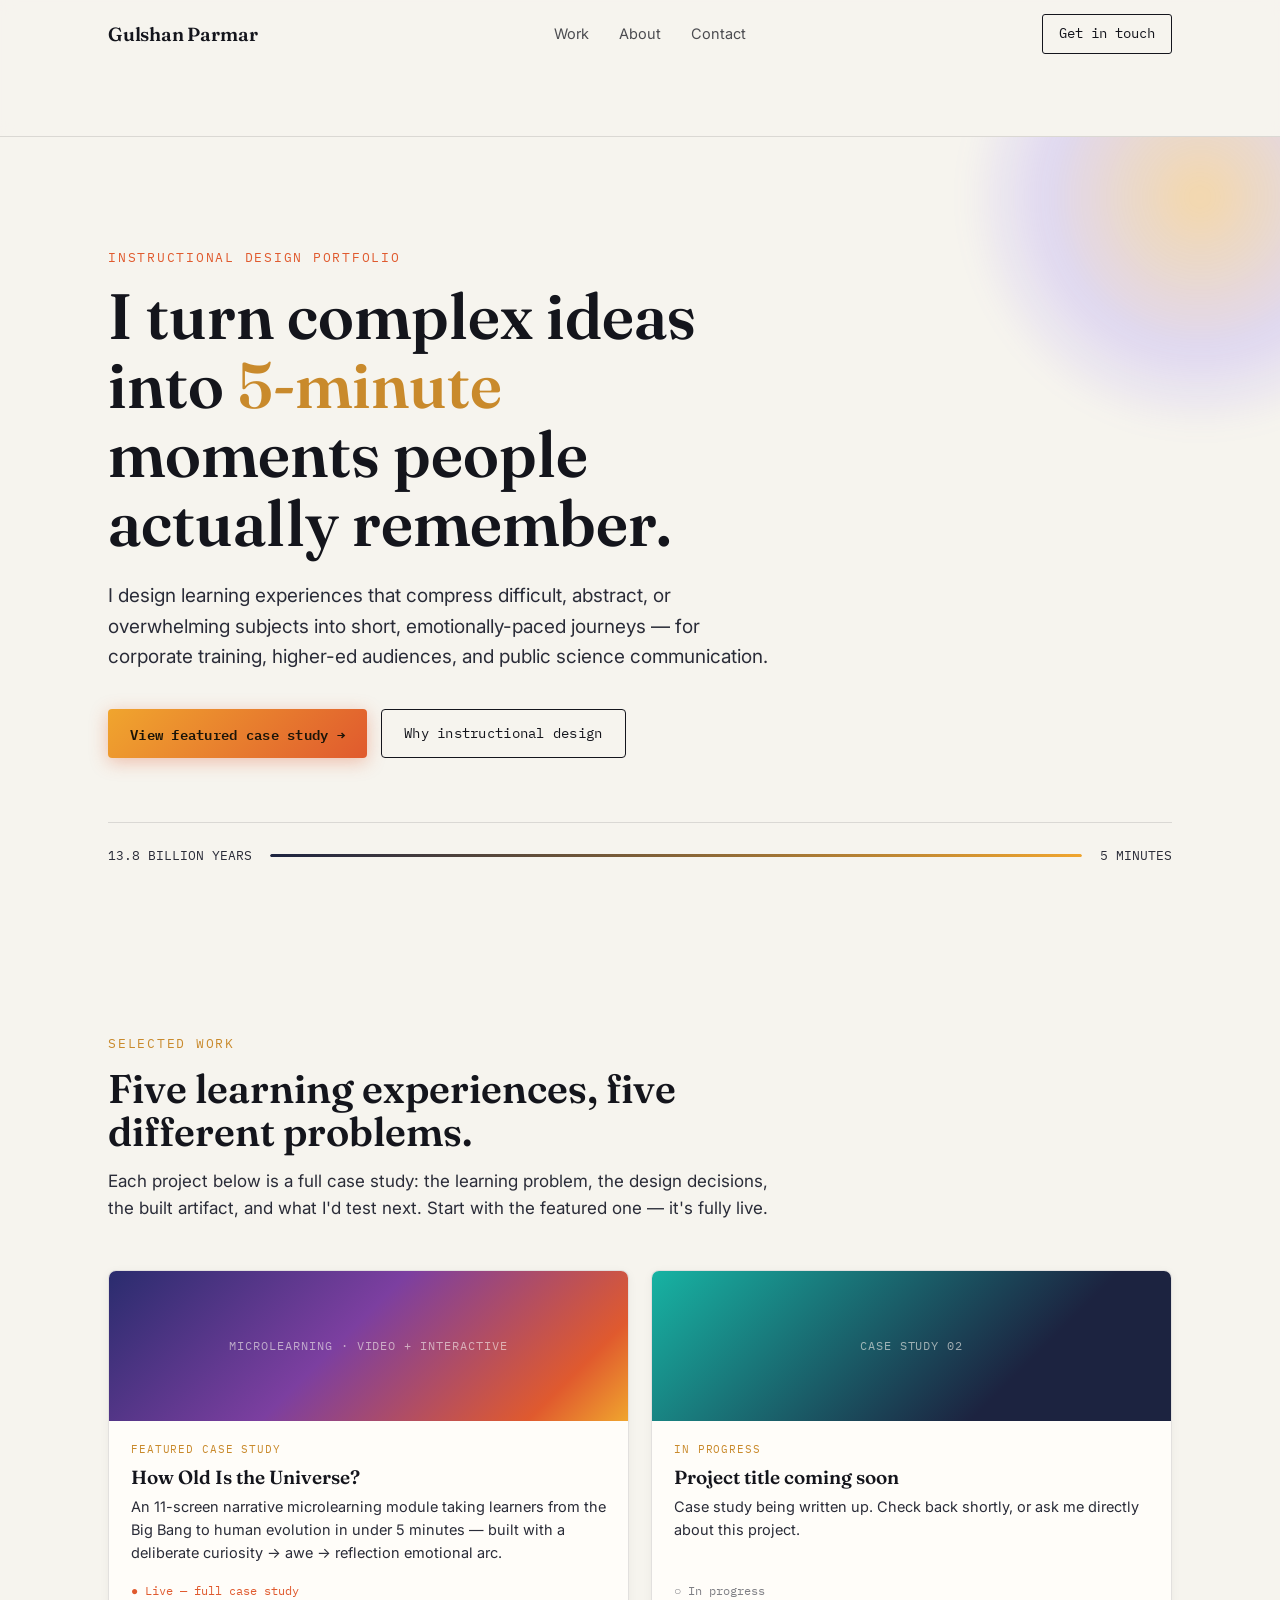
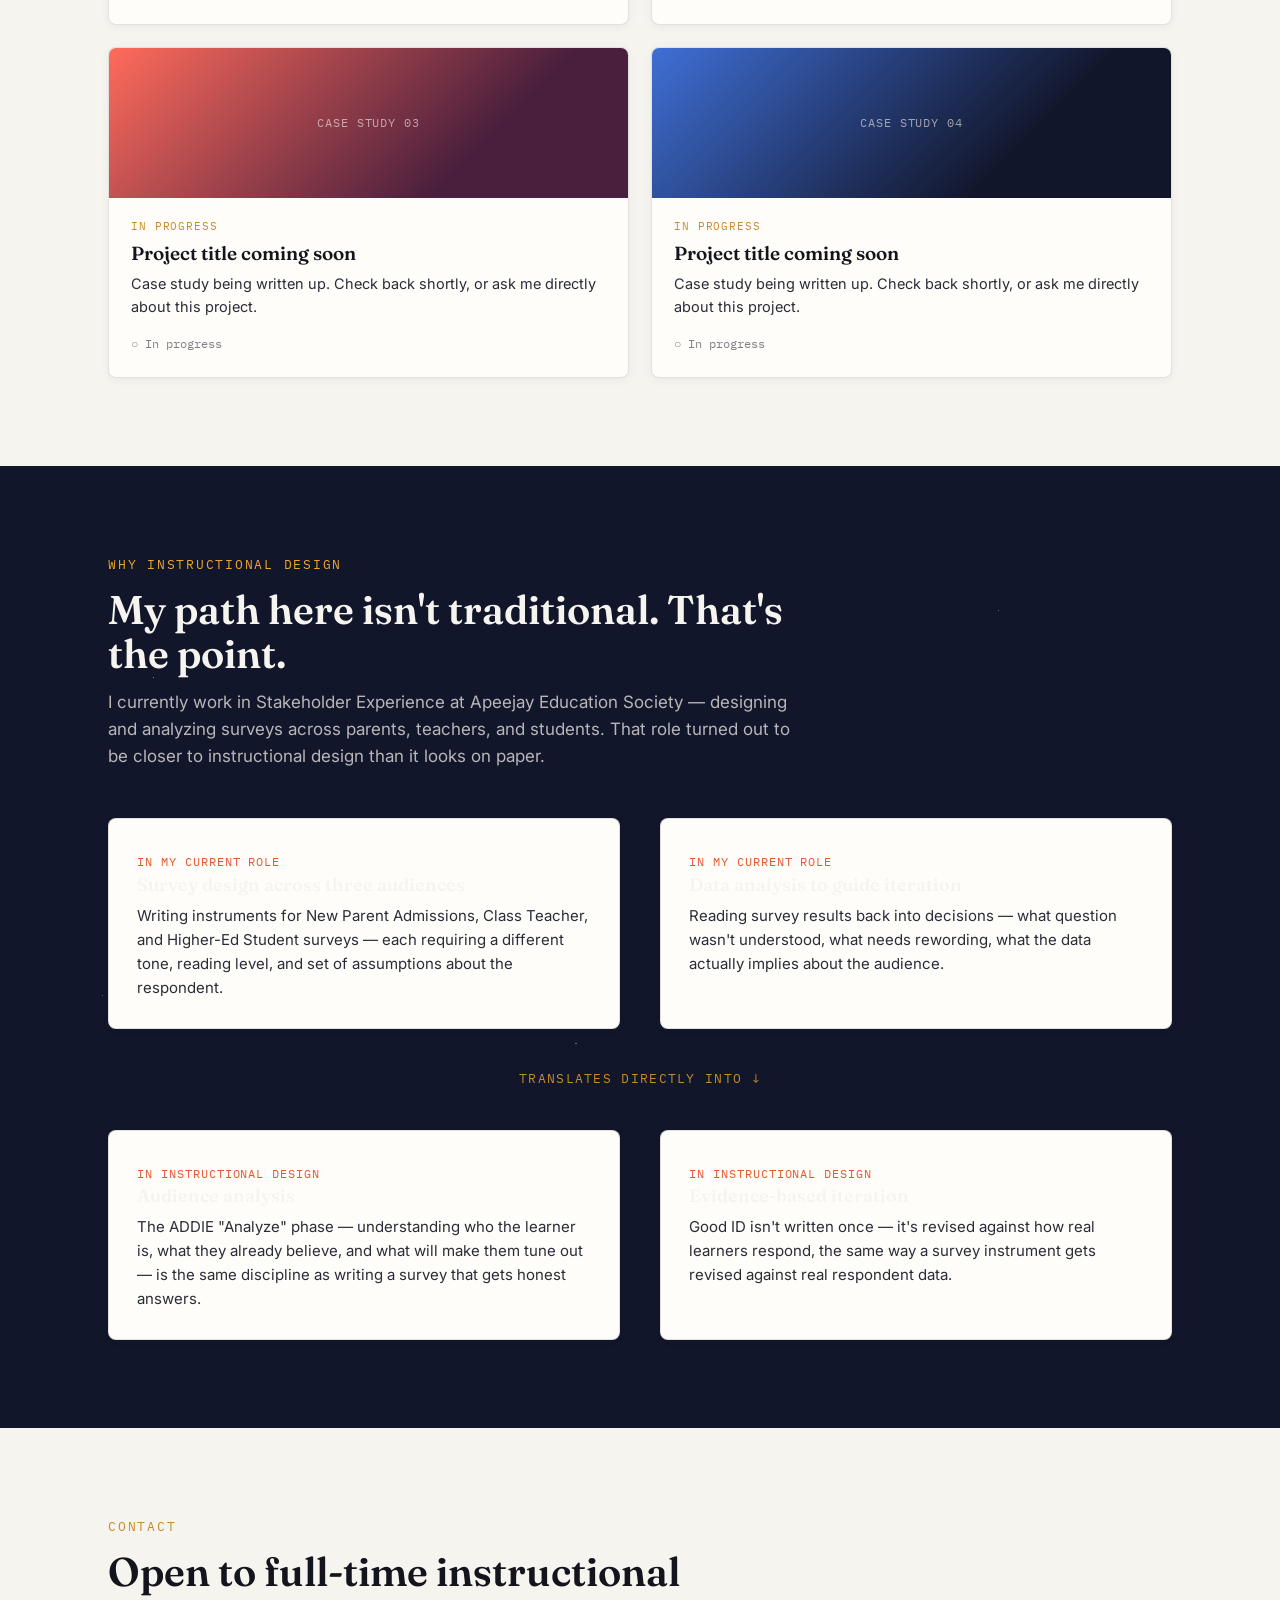
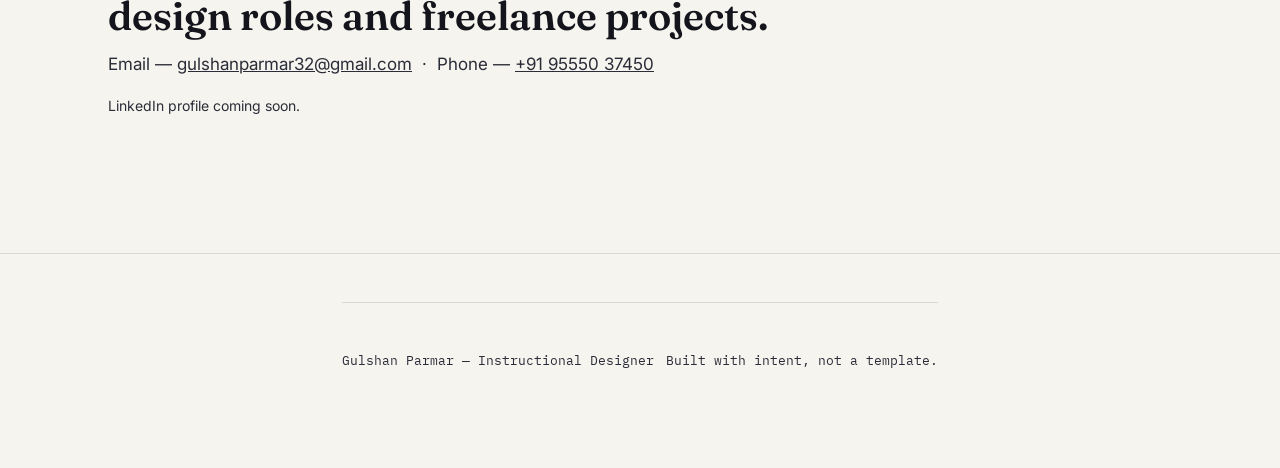
==== index.html @ 9fd71242 "Add files via upload" ====
<!DOCTYPE html>
<html lang="en">
<head>
<meta charset="UTF-8">
<meta name="viewport" content="width=device-width, initial-scale=1.0">
<title>Gulshan Parmar — Instructional Designer</title>
<link rel="icon" type="image/svg+xml" href="favicon.svg">
<meta property="og:title" content="Gulshan Parmar — Instructional Designer">
<meta property="og:description" content="Learning experiences that turn complex ideas into 5-minute moments people actually remember.">
<meta property="og:image" content="https://www.nasa.gov/wp-content/uploads/2023/03/pillars_of_creation.jpg">
<meta property="og:type" content="website">
<meta name="twitter:card" content="summary_large_image">
<link rel="preconnect" href="https://fonts.googleapis.com">
<link href="https://fonts.googleapis.com/css2?family=Fraunces:opsz,wght@9..144,500;9..144,600&family=Inter:wght@400;500;600&family=IBM+Plex+Mono:wght@400;500&display=swap" rel="stylesheet">
<link rel="stylesheet" href="style.css">
</head>
<body>

<nav class="nav">
  <div class="wrap">
    <a class="nav-mark" href="index.html">Gulshan Parmar</a>
    <ul class="nav-links">
      <li><a href="#work">Work</a></li>
      <li><a href="#about">About</a></li>
      <li><a href="#contact">Contact</a></li>
    </ul>
    <a class="nav-cta" href="#contact">Get in touch</a>
    <button class="nav-burger" id="navBurger" aria-label="Open menu"><span></span><span></span><span></span></button>
  </div>
  <div class="wrap">
    <div class="nav-mobile-panel" id="navMobilePanel">
      <a href="#work">Work</a>
      <a href="#about">About</a>
      <a href="#contact">Contact</a>
    </div>
  </div>
</nav>

<header class="hero reveal">
  <div class="wrap">
    <span class="eyebrow">Instructional Design Portfolio</span>
    <h1>I turn complex ideas into <em>5-minute</em> moments people actually remember.</h1>
    <p class="lede">
      I design learning experiences that compress difficult, abstract, or overwhelming subjects into
      short, emotionally-paced journeys — for corporate training, higher-ed audiences, and public
      science communication.
    </p>
    <div class="hero-actions">
      <a class="btn btn-solid" href="case-study-bigbang.html">View featured case study →</a>
      <a class="btn btn-ghost" href="#about">Why instructional design</a>
    </div>

    <div class="timebar">
      <div class="timebar-row">
        <span>13.8 BILLION YEARS</span>
        <div class="timebar-track"><div class="timebar-fill"></div></div>
        <span>5 MINUTES</span>
      </div>
    </div>
  </div>
</header>

<section class="section reveal" id="work">
  <div class="wrap">
    <div class="section-head">
      <span class="eyebrow">Selected Work</span>
      <h2>Five learning experiences, five different problems.</h2>
      <p>Each project below is a full case study: the learning problem, the design decisions, the built
      artifact, and what I'd test next. Start with the featured one — it's fully live.</p>
    </div>

    <div class="project-grid">
      <a class="project-card is-live" href="case-study-bigbang.html">
        <div class="project-thumb"><span>MICROLEARNING · VIDEO + INTERACTIVE</span></div>
        <div class="project-body">
          <span class="project-tag">Featured Case Study</span>
          <h3>How Old Is the Universe?</h3>
          <p>An 11-screen narrative microlearning module taking learners from the Big Bang to human
          evolution in under 5 minutes — built with a deliberate curiosity → awe → reflection emotional arc.</p>
          <span class="project-status">● Live — full case study</span>
        </div>
      </a>

      <a class="project-card" href="#" aria-disabled="true" onclick="return false;">
        <div class="project-thumb"><span>CASE STUDY 02</span></div>
        <div class="project-body">
          <span class="project-tag">In Progress</span>
          <h3>Project title coming soon</h3>
          <p>Case study being written up. Check back shortly, or ask me directly about this project.</p>
          <span class="project-status">○ In progress</span>
        </div>
      </a>

      <a class="project-card" href="#" aria-disabled="true" onclick="return false;">
        <div class="project-thumb"><span>CASE STUDY 03</span></div>
        <div class="project-body">
          <span class="project-tag">In Progress</span>
          <h3>Project title coming soon</h3>
          <p>Case study being written up. Check back shortly, or ask me directly about this project.</p>
          <span class="project-status">○ In progress</span>
        </div>
      </a>

      <a class="project-card" href="#" aria-disabled="true" onclick="return false;">
        <div class="project-thumb"><span>CASE STUDY 04</span></div>
        <div class="project-body">
          <span class="project-tag">In Progress</span>
          <h3>Project title coming soon</h3>
          <p>Case study being written up. Check back shortly, or ask me directly about this project.</p>
          <span class="project-status">○ In progress</span>
        </div>
      </a>
    </div>
  </div>
</section>

<section class="section section-dark reveal" id="about">
  <div class="wrap">
    <div class="section-head">
      <span class="eyebrow">Why Instructional Design</span>
      <h2>My path here isn't traditional. That's the point.</h2>
      <p>I currently work in Stakeholder Experience at Apeejay Education Society — designing and
      analyzing surveys across parents, teachers, and students. That role turned out to be closer to
      instructional design than it looks on paper.</p>
    </div>

    <div class="bridge-grid">
      <div class="bridge-card">
        <span class="from">In my current role</span>
        <h3>Survey design across three audiences</h3>
        <p>Writing instruments for New Parent Admissions, Class Teacher, and Higher-Ed Student surveys
        — each requiring a different tone, reading level, and set of assumptions about the respondent.</p>
      </div>
      <div class="bridge-card">
        <span class="from">In my current role</span>
        <h3>Data analysis to guide iteration</h3>
        <p>Reading survey results back into decisions — what question wasn't understood, what needs
        rewording, what the data actually implies about the audience.</p>
      </div>
      <div class="bridge-arrow">translates directly into ↓</div>
      <div class="bridge-card">
        <span class="from">In instructional design</span>
        <h3>Audience analysis</h3>
        <p>The ADDIE "Analyze" phase — understanding who the learner is, what they already believe, and
        what will make them tune out — is the same discipline as writing a survey that gets honest answers.</p>
      </div>
      <div class="bridge-card">
        <span class="from">In instructional design</span>
        <h3>Evidence-based iteration</h3>
        <p>Good ID isn't written once — it's revised against how real learners respond, the same way a
        survey instrument gets revised against real respondent data.</p>
      </div>
    </div>
  </div>
</section>

<section class="section reveal" id="contact">
  <div class="wrap">
    <div class="section-head">
      <span class="eyebrow">Contact</span>
      <h2>Open to full-time instructional design roles and freelance projects.</h2>
      <p>Email — <a href="mailto:gulshanparmar32@gmail.com">gulshanparmar32@gmail.com</a> &nbsp;·&nbsp;
      Phone — <a href="tel:+919555037450">+91 95550 37450</a></p>
      <p style="font-size:14px; color:var(--ink-soft); margin-top:8px;">LinkedIn profile coming soon.</p>
    </div>
  </div>
</section>

<footer class="footer">
  <div class="wrap footer">
    <span>Gulshan Parmar — Instructional Designer</span>
    <span>Built with intent, not a template.</span>
  </div>
</footer>

<script src="script.js"></script>
</body>
</html>
---- style.css ----
/* ============================================================
   DESIGN TOKENS
   Palette: Ink (near-black), Parchment (warm light), Sunfire (amber accent),
   Deep Space (indigo, dark sections)
   Signature motif: "Deep Time Compression" — a thin scale bar that
   literalizes turning 13.8 billion years into a 5-minute learning moment.
   ============================================================ */
:root {
  --ink: #14151c;
  --ink-soft: #2a2c38;
  --parchment: #f6f4ee;
  --parchment-dim: #ece8dd;
  --paper: #fffdf9;
  --space: #1c2340;
  --space-deep: #12162b;
  --sunfire: #f0a52e;
  --sunfire-dim: #c98a2c;
  --ember: #e05a2e;
  --coral: #ff6b5b;
  --violet: #7c5cff;
  --teal: #17b3a3;
  --line: rgba(20, 21, 28, 0.12);
  --line-dark: rgba(246, 244, 238, 0.16);

  --display: "Fraunces", "Cambria", Georgia, serif;
  --body: "Inter", "Calibri", Arial, sans-serif;
  --mono: "IBM Plex Mono", "Courier New", monospace;

  --max: 1120px;
}

@media (prefers-reduced-motion: reduce) {
  * { animation-duration: 0.001ms !important; animation-iteration-count: 1 !important; transition-duration: 0.001ms !important; }
}

* { box-sizing: border-box; }
html { scroll-behavior: smooth; }
body {
  margin: 0;
  background: var(--parchment);
  color: var(--ink);
  font-family: var(--body);
  font-size: 17px;
  line-height: 1.6;
  -webkit-font-smoothing: antialiased;
}

img, video { max-width: 100%; display: block; }

a { color: inherit; }

.wrap {
  max-width: var(--max);
  margin: 0 auto;
  padding: 0 28px;
}

h1, h2, h3 {
  font-family: var(--display);
  font-weight: 600;
  line-height: 1.08;
  margin: 0;
}

.eyebrow {
  font-family: var(--mono);
  font-size: 12.5px;
  letter-spacing: 0.14em;
  text-transform: uppercase;
  color: var(--sunfire-dim);
  display: block;
  margin-bottom: 14px;
}

:focus-visible {
  outline: 2.5px solid var(--sunfire);
  outline-offset: 3px;
}

/* ---------- NAV ---------- */
.nav {
  position: sticky;
  top: 0;
  z-index: 40;
  background: rgba(246, 244, 238, 0.92);
  backdrop-filter: blur(8px);
  border-bottom: 1px solid var(--line);
}
.nav .wrap {
  display: flex;
  align-items: center;
  justify-content: space-between;
  height: 68px;
}
.nav-mark {
  font-family: var(--display);
  font-weight: 600;
  font-size: 19px;
  text-decoration: none;
  letter-spacing: -0.01em;
}
.nav-links {
  display: flex;
  gap: 30px;
  list-style: none;
  margin: 0;
  padding: 0;
  font-size: 14.5px;
}
.nav-links a { text-decoration: none; opacity: 0.75; }
.nav-links a:hover { opacity: 1; }
.nav-cta {
  border: 1.5px solid var(--ink);
  padding: 8px 16px;
  border-radius: 3px;
  font-size: 13.5px;
  text-decoration: none;
  font-family: var(--mono);
}
.nav-burger {
  display: none;
  flex-direction: column;
  gap: 4px;
  background: none;
  border: none;
  cursor: pointer;
  padding: 8px;
}
.nav-burger span { width: 20px; height: 2px; background: var(--ink); border-radius: 2px; }
.nav-mobile-panel {
  display: none;
  flex-direction: column;
  gap: 2px;
  padding: 10px 0 18px;
  border-bottom: 1px solid var(--line);
}
.nav-mobile-panel.open { display: flex; }
.nav-mobile-panel a {
  padding: 12px 4px;
  text-decoration: none;
  color: var(--ink);
  font-size: 15px;
  border-bottom: 1px solid var(--line);
}
.nav-mobile-panel a:last-child { border-bottom: none; }

@media (max-width: 860px) {
  .nav-links, .nav-cta { display: none; }
  .nav-burger { display: flex; }
}

/* ---------- BUTTONS ---------- */
.btn {
  display: inline-flex;
  align-items: center;
  gap: 8px;
  font-family: var(--mono);
  font-size: 13.5px;
  letter-spacing: 0.02em;
  text-decoration: none;
  padding: 13px 22px;
  border-radius: 4px;
  border: 1.5px solid currentColor;
  transition: transform 0.15s ease, box-shadow 0.15s ease, background 0.15s ease;
}
.btn:hover { transform: translateY(-1px); }
.btn-solid {
  background: linear-gradient(135deg, var(--sunfire) 0%, var(--ember) 100%);
  color: #1a1408;
  border: none;
  font-weight: 600;
  box-shadow: 0 4px 18px rgba(224,90,46,0.35);
}
.btn-solid:hover { box-shadow: 0 6px 26px rgba(224,90,46,0.5); transform: translateY(-2px); }
.btn-ghost { color: var(--ink); }
.btn-ghost:hover { background: rgba(20,21,28,0.04); }

/* ---------- HERO ---------- */
.hero {
  padding: 110px 0 80px;
  position: relative;
  overflow: hidden;
}
.hero::before {
  content: "";
  position: absolute;
  top: -180px;
  right: -160px;
  width: 480px;
  height: 480px;
  background: radial-gradient(circle, rgba(240,165,46,0.35) 0%, rgba(124,92,255,0.18) 45%, transparent 70%);
  border-radius: 50%;
  filter: blur(10px);
  pointer-events: none;
  z-index: 0;
}
.hero .wrap { position: relative; z-index: 1; }
.hero .eyebrow { color: var(--ember); }
.hero h1 {
  font-size: clamp(38px, 6vw, 64px);
  max-width: 15ch;
}
.hero h1 em {
  font-style: normal;
  color: var(--sunfire-dim);
}
.hero p.lede {
  max-width: 56ch;
  font-size: 19px;
  color: var(--ink-soft);
  margin: 24px 0 36px;
}
.hero-actions { display: flex; gap: 14px; flex-wrap: wrap; }

/* ---------- DEEP TIME BAR (signature element) ---------- */
.timebar {
  margin-top: 64px;
  border-top: 1px solid var(--line);
  padding-top: 22px;
}
.timebar-row {
  display: flex;
  align-items: center;
  gap: 18px;
  font-family: var(--mono);
  font-size: 12.5px;
  color: var(--ink-soft);
}
.timebar-track {
  flex: 1;
  height: 3px;
  background: var(--parchment-dim);
  position: relative;
  border-radius: 2px;
  overflow: hidden;
}
.timebar-fill {
  position: absolute;
  inset: 0;
  width: 0%;
  background: linear-gradient(90deg, var(--space), var(--sunfire));
  border-radius: 2px;
  animation: fillbar 1.8s ease-out 0.3s forwards;
}
@keyframes fillbar { to { width: 100%; } }

/* ---------- SECTION shells ---------- */
.section { padding: 88px 0; }
.section-dark {
  background: var(--space-deep);
  color: var(--parchment);
  position: relative;
  overflow: hidden;
  background-image:
    radial-gradient(1px 1px at 12% 22%, rgba(255,255,255,0.5) 50%, transparent 50%),
    radial-gradient(1px 1px at 78% 15%, rgba(255,255,255,0.35) 50%, transparent 50%),
    radial-gradient(1.5px 1.5px at 45% 60%, rgba(255,255,255,0.4) 50%, transparent 50%),
    radial-gradient(1px 1px at 88% 72%, rgba(255,255,255,0.3) 50%, transparent 50%),
    radial-gradient(1px 1px at 25% 85%, rgba(255,255,255,0.35) 50%, transparent 50%),
    radial-gradient(1.5px 1.5px at 62% 38%, rgba(255,255,255,0.25) 50%, transparent 50%),
    radial-gradient(1px 1px at 8% 55%, rgba(255,255,255,0.3) 50%, transparent 50%),
    radial-gradient(1px 1px at 95% 40%, rgba(255,255,255,0.25) 50%, transparent 50%);
  background-size: 100% 100%;
}
.section-dark .wrap { position: relative; z-index: 1; }
.section-dark .eyebrow { color: var(--sunfire); }
.section-tight { padding: 64px 0; }
.section-head { max-width: 62ch; margin-bottom: 48px; }
.section-head h2 { font-size: clamp(28px, 3.6vw, 40px); }
.section-head p { color: var(--ink-soft); margin-top: 14px; font-size: 17px; }
.section-dark .section-head p { color: rgba(246,244,238,0.72); }

/* scroll reveal */
.reveal {
  opacity: 0;
  transform: translateY(22px);
  transition: opacity 0.7s ease, transform 0.7s ease;
}
.reveal.revealed { opacity: 1; transform: translateY(0); }
@media (prefers-reduced-motion: reduce) {
  .reveal { opacity: 1; transform: none; transition: none; }
}

/* ---------- ABOUT / BRIDGE ---------- */
.bridge-grid {
  display: grid;
  grid-template-columns: 1fr 1fr;
  gap: 40px;
}
.bridge-card {
  background: var(--paper);
  border: 1px solid var(--line);
  border-radius: 8px;
  padding: 28px;
  box-shadow: 0 2px 10px rgba(20,21,28,0.04);
  transition: box-shadow 0.2s ease, transform 0.2s ease;
}
.bridge-card:hover { box-shadow: 0 10px 26px rgba(20,21,28,0.08); transform: translateY(-2px); }
.bridge-card h3 { font-size: 18px; margin-bottom: 10px; }
.bridge-card .from { font-family: var(--mono); font-size: 12px; color: var(--ember); text-transform: uppercase; letter-spacing: 0.08em; }
.bridge-card p { font-size: 15px; color: var(--ink-soft); margin: 10px 0 0; }
.bridge-arrow {
  grid-column: span 2;
  text-align: center;
  font-family: var(--mono);
  font-size: 13px;
  color: var(--sunfire-dim);
  letter-spacing: 0.1em;
  text-transform: uppercase;
}

/* ---------- PROJECT GRID ---------- */
.project-grid {
  display: grid;
  grid-template-columns: repeat(2, 1fr);
  gap: 22px;
}
.project-card {
  background: var(--paper);
  border: 1px solid var(--line);
  border-radius: 8px;
  overflow: hidden;
  text-decoration: none;
  color: var(--ink);
  display: flex;
  flex-direction: column;
  box-shadow: 0 2px 10px rgba(20,21,28,0.05);
  transition: box-shadow 0.25s ease, transform 0.25s ease;
}
.project-card.is-live:hover { transform: translateY(-4px); box-shadow: 0 18px 38px rgba(20,21,28,0.14); }
.project-thumb {
  height: 150px;
  background: linear-gradient(135deg, var(--violet) 0%, var(--space) 60%, var(--space-deep) 100%);
  position: relative;
  display: flex;
  align-items: center;
  justify-content: center;
}
.project-thumb span {
  font-family: var(--mono);
  color: rgba(246,244,238,0.6);
  font-size: 12px;
  letter-spacing: 0.08em;
}
.project-card.is-live .project-thumb { background: linear-gradient(135deg, #2a2c6e 0%, #7c3fa0 45%, var(--ember) 85%, var(--sunfire) 100%); }
.project-card:nth-of-type(2) .project-thumb { background: linear-gradient(135deg, var(--teal) 0%, var(--space) 70%); }
.project-card:nth-of-type(3) .project-thumb { background: linear-gradient(135deg, var(--coral) 0%, #4a1f3d 70%); }
.project-card:nth-of-type(4) .project-thumb { background: linear-gradient(135deg, #3f6fd6 0%, var(--space-deep) 70%); }
.project-body { padding: 20px 22px 24px; flex: 1; display: flex; flex-direction: column; }
.project-tag {
  font-family: var(--mono);
  font-size: 11px;
  letter-spacing: 0.08em;
  text-transform: uppercase;
  color: var(--sunfire-dim);
  margin-bottom: 8px;
}
.project-card h3 { font-size: 19px; margin-bottom: 8px; }
.project-card p { font-size: 14.5px; color: var(--ink-soft); margin: 0; flex: 1; }
.project-status {
  margin-top: 16px;
  font-family: var(--mono);
  font-size: 12px;
  color: var(--ink-soft);
  opacity: 0.6;
}
.project-card.is-live .project-status { color: var(--ember); opacity: 1; }

/* ---------- FOOTER ---------- */
.footer {
  padding: 48px 0;
  border-top: 1px solid var(--line);
  font-family: var(--mono);
  font-size: 13px;
  color: var(--ink-soft);
  display: flex;
  justify-content: space-between;
  flex-wrap: wrap;
  gap: 12px;
}

/* ---------- CASE STUDY SPECIFIC ---------- */
.cs-hero {
  background: var(--space-deep);
  color: var(--parchment);
  padding: 64px 0 56px;
}
.cs-hero .eyebrow { color: var(--sunfire); }
.cs-hero h1 { font-size: clamp(32px, 5vw, 50px); max-width: 20ch; color: var(--parchment); }
.cs-meta {
  margin-top: 34px;
  display: grid;
  grid-template-columns: repeat(4, 1fr);
  gap: 20px;
  border-top: 1px solid var(--line-dark);
  padding-top: 24px;
}
.cs-meta dt { font-family: var(--mono); font-size: 11px; text-transform: uppercase; letter-spacing: 0.08em; color: rgba(246,244,238,0.5); margin-bottom: 6px; }
.cs-meta dd { margin: 0; font-size: 15px; }

.back-link {
  font-family: var(--mono);
  font-size: 13px;
  text-decoration: none;
  color: rgba(246,244,238,0.65);
  display: inline-block;
  margin-bottom: 28px;
}
.back-link:hover { color: var(--parchment); }

/* video slot */
.video-slot {
  aspect-ratio: 16/9;
  background: var(--ink-soft);
  border-radius: 8px;
  display: flex;
  align-items: center;
  justify-content: center;
  flex-direction: column;
  gap: 10px;
  color: rgba(246,244,238,0.55);
  text-align: center;
  padding: 20px;
}
.video-slot span.big { font-size: 28px; }
.video-slot p { font-family: var(--mono); font-size: 12.5px; max-width: 40ch; margin: 0; }

/* per-screen video gallery */
.reel-grid {
  display: grid;
  grid-template-columns: repeat(2, 1fr);
  gap: 24px;
}
.reel-card {
  background: var(--paper);
  border: 1px solid var(--line);
  border-radius: 8px;
  overflow: hidden;
}
.reel-frame {
  aspect-ratio: 16/9;
  background: var(--ink-soft);
  position: relative;
}
.reel-frame iframe {
  width: 100%;
  height: 100%;
  border: none;
  display: block;
}
.reel-frame.pending {
  display: flex;
  align-items: center;
  justify-content: center;
  flex-direction: column;
  gap: 8px;
  color: rgba(246,244,238,0.5);
  text-align: center;
  padding: 16px;
}
.reel-frame.pending span.big { font-size: 22px; }
.reel-frame.pending p { font-family: var(--mono); font-size: 11.5px; margin: 0; max-width: 32ch; }
.reel-body { padding: 16px 18px 20px; }
.reel-index { font-family: var(--mono); font-size: 11px; color: var(--sunfire-dim); text-transform: uppercase; letter-spacing: 0.06em; margin-bottom: 4px; }
.reel-body h3 { font-size: 16.5px; margin: 0 0 6px; }
.reel-body p { font-size: 13.5px; color: var(--ink-soft); margin: 0; }

/* sequential slideshow */
.slideshow {
  background: var(--paper);
  border: 1px solid var(--line);
  border-radius: 10px;
  overflow: hidden;
  box-shadow: 0 8px 30px rgba(20,21,28,0.08);
}
.slideshow.fullscreen-mode {
  position: fixed;
  inset: 0;
  z-index: 999;
  border-radius: 0;
  display: flex;
  flex-direction: column;
  background: #000;
}
.slideshow.fullscreen-mode .slide-frame { flex: 1; aspect-ratio: unset; }
.slideshow.fullscreen-mode .slide-info { display: none; }
.slideshow.fullscreen-mode .slide-controls { border-top: 1px solid rgba(255,255,255,0.15); background: #0a0a0f; }
.slideshow.fullscreen-mode .slide-btn.ghost { color: var(--parchment); border-color: rgba(255,255,255,0.3); }
.slideshow.fullscreen-mode .slide-dot { background: rgba(255,255,255,0.25); }
.slideshow.fullscreen-mode .slide-dot.active { background: var(--sunfire); }
.slide-frame {
  aspect-ratio: 16/9;
  background: var(--ink-soft);
}
.slide-frame iframe { width: 100%; height: 100%; border: none; display: block; }
.slide-frame img { width: 100%; height: 100%; object-fit: cover; display: block; }

.slide-stat {
  position: absolute;
  left: 0; right: 0; bottom: 0;
  padding: 20px 22px 18px;
  background: linear-gradient(0deg, rgba(0,0,0,0.75) 0%, rgba(0,0,0,0.35) 60%, transparent 100%);
  color: #fff;
  font-family: var(--display);
  font-weight: 600;
  font-size: 17px;
  line-height: 1.3;
  pointer-events: none;
}

/* quiz-in-slide */
.slide-frame.quiz-mode {
  aspect-ratio: unset;
  min-height: 380px;
  background: var(--paper);
  display: flex;
  flex-direction: column;
  justify-content: center;
  padding: 28px 26px;
  gap: 16px;
}
.iq-prompt { font-family: var(--body); font-size: 15px; color: var(--ink-soft); margin: 0 0 4px; }
.iq-label { font-family: var(--mono); font-size: 11.5px; text-transform: uppercase; letter-spacing: 0.06em; color: var(--ink-soft); opacity: 0.7; margin-bottom: 6px; }
.iq-pool, .iq-answer {
  display: flex;
  flex-wrap: wrap;
  gap: 8px;
  min-height: 48px;
  padding: 10px;
  border: 1.5px dashed var(--line);
  border-radius: 8px;
}
.iq-answer { border-style: solid; background: var(--parchment); }
.iq-card {
  font-family: var(--mono);
  font-size: 12.5px;
  padding: 9px 14px;
  background: var(--ink);
  color: var(--parchment);
  border-radius: 5px;
  cursor: pointer;
  border: none;
}
.iq-card:hover { background: var(--space); }
.iq-answer .iq-card { background: var(--violet); cursor: default; }
.iq-answer .iq-card.correct { background: #2f7d4f; }
.iq-controls { display: flex; align-items: center; gap: 12px; }
.iq-check-btn {
  font-family: var(--mono);
  font-size: 13px;
  padding: 9px 18px;
  border-radius: 5px;
  border: none;
  background: var(--sunfire-dim);
  color: var(--ink);
  cursor: pointer;
}
.iq-reset-btn {
  font-family: var(--mono);
  font-size: 13px;
  padding: 9px 16px;
  border-radius: 5px;
  border: 1px solid var(--line);
  background: transparent;
  color: var(--ink-soft);
  cursor: pointer;
}
.iq-feedback { font-family: var(--mono); font-size: 13px; min-height: 18px; }
.iq-feedback.ok { color: #2f7d4f; }
.iq-feedback.no { color: var(--ember); }
.iq-lock-note {
  font-family: var(--mono);
  font-size: 11.5px;
  color: var(--ember);
  margin: 0;
}

/* statement slides (Stardust, Three Lessons) */
.slide-frame.statement-mode {
  position: relative;
  background-size: cover;
  background-position: center;
}
.slide-frame.statement-mode::before {
  content: "";
  position: absolute;
  inset: 0;
  background: linear-gradient(180deg, rgba(12,14,28,0.55) 0%, rgba(12,14,28,0.85) 100%);
}
.statement-text {
  position: relative;
  z-index: 1;
  height: 100%;
  display: flex;
  flex-direction: column;
  align-items: center;
  justify-content: center;
  text-align: center;
  padding: 30px;
  color: #fff;
}
.statement-text h4 {
  font-family: var(--display);
  font-size: clamp(22px, 4vw, 32px);
  font-weight: 600;
  margin: 0 0 12px;
  max-width: 18ch;
}
.statement-text p {
  font-family: var(--body);
  font-size: 14.5px;
  max-width: 46ch;
  color: rgba(255,255,255,0.85);
  margin: 0;
}
.slide-info { padding: 22px 24px 20px; }
.slide-progress {
  font-family: var(--mono);
  font-size: 11px;
  color: var(--sunfire-dim);
  text-transform: uppercase;
  letter-spacing: 0.06em;
  margin-bottom: 8px;
}
.slide-emotion {
  display: inline-block;
  font-family: var(--mono);
  font-size: 10.5px;
  text-transform: uppercase;
  letter-spacing: 0.05em;
  color: var(--paper);
  background: var(--violet);
  padding: 3px 10px;
  border-radius: 20px;
  margin-left: 8px;
}
.slide-info h3 { font-size: 19px; margin: 4px 0 10px; }
.slide-info p { font-size: 14.5px; color: var(--ink-soft); margin: 0; }
.slide-controls {
  display: flex;
  align-items: center;
  justify-content: space-between;
  gap: 12px;
  padding: 16px 24px 22px;
  border-top: 1px solid var(--line);
}
.slide-btn {
  font-family: var(--mono);
  font-size: 13px;
  padding: 10px 18px;
  border-radius: 5px;
  border: 1.5px solid var(--ink);
  background: var(--ink);
  color: var(--parchment);
  cursor: pointer;
}
.slide-btn:disabled { opacity: 0.3; cursor: default; }
.slide-btn.ghost { background: transparent; color: var(--ink); }
.slide-dots { display: flex; gap: 6px; }
.slide-dot {
  width: 8px; height: 8px; border-radius: 50%;
  background: var(--line);
  cursor: pointer;
  border: none;
  padding: 0;
}
.slide-dot.active { background: var(--sunfire-dim); width: 20px; border-radius: 4px; }
.slide-expand-btn {
  background: transparent;
  border: 1.5px solid var(--line);
  color: var(--ink-soft);
  width: 38px;
  height: 38px;
  border-radius: 5px;
  cursor: pointer;
  font-size: 15px;
  display: flex;
  align-items: center;
  justify-content: center;
}
.slide-expand-btn:hover { background: rgba(20,21,28,0.05); }

/* tools & method row */
.tools-row {
  display: flex;
  flex-wrap: wrap;
  gap: 10px;
  margin-top: 20px;
}
.tool-tag {
  font-family: var(--mono);
  font-size: 12px;
  padding: 7px 14px;
  border-radius: 20px;
  background: var(--paper);
  border: 1px solid var(--line);
  color: var(--ink-soft);
  display: inline-flex;
  align-items: center;
  gap: 6px;
}
.tool-tag .dot { width: 6px; height: 6px; border-radius: 50%; background: var(--sunfire-dim); }

/* process timeline */
.process-grid {
  display: grid;
  grid-template-columns: repeat(4, 1fr);
  gap: 20px;
}
.process-step {
  background: var(--paper);
  border: 1px solid var(--line);
  border-radius: 8px;
  padding: 20px 18px;
  box-shadow: 0 2px 10px rgba(20,21,28,0.04);
}
.process-num {
  font-family: var(--display);
  font-size: 22px;
  font-weight: 600;
  color: var(--sunfire-dim);
  margin-bottom: 8px;
}
.process-step h4 { font-size: 14.5px; margin: 0 0 6px; }
.process-step p { font-size: 12.5px; color: var(--ink-soft); margin: 0; line-height: 1.5; }

@media (max-width: 860px) {
  .process-grid { grid-template-columns: 1fr 1fr; }
}
@media (max-width: 520px) {
  .process-grid { grid-template-columns: 1fr; }
}

@media (max-width: 860px) {
  .reel-grid { grid-template-columns: 1fr; }
  .slide-controls { flex-wrap: wrap; }
}

/* emotion arc */
.arc-wrap { overflow-x: auto; padding-bottom: 12px; }
.arc {
  display: flex;
  gap: 0;
  min-width: 920px;
  align-items: flex-end;
  height: 210px;
  padding: 0 4px;
}
.arc-step {
  flex: 1;
  display: flex;
  flex-direction: column;
  align-items: center;
  justify-content: flex-end;
  position: relative;
  padding: 0 4px;
}
.arc-bar {
  width: 100%;
  background: linear-gradient(180deg, var(--sunfire) 0%, var(--ember) 100%);
  border-radius: 3px 3px 0 0;
  opacity: 0.9;
}
.arc-label {
  font-family: var(--mono);
  font-size: 10.5px;
  color: var(--ink-soft);
  text-align: center;
  margin-top: 10px;
  line-height: 1.3;
}
.arc-emotion {
  font-family: var(--mono);
  font-size: 9.5px;
  color: var(--sunfire-dim);
  text-transform: uppercase;
  letter-spacing: 0.04em;
  margin-bottom: 6px;
}

/* storyboard table */
.sb-table { width: 100%; border-collapse: collapse; font-size: 14.5px; }
.sb-table th {
  font-family: var(--mono);
  font-size: 11px;
  text-transform: uppercase;
  letter-spacing: 0.06em;
  text-align: left;
  color: var(--ink-soft);
  border-bottom: 1.5px solid var(--ink);
  padding: 10px 14px;
}
.sb-table td {
  padding: 14px;
  border-bottom: 1px solid var(--line);
  vertical-align: top;
  color: var(--ink-soft);
}
.sb-table td.sb-screen { font-family: var(--body); font-weight: 600; color: var(--ink); white-space: nowrap; }

/* rationale cards */
.rationale-grid { display: grid; grid-template-columns: repeat(3, 1fr); gap: 22px; }
.rationale-card { background: var(--paper); border: 1px solid var(--line); border-radius: 8px; padding: 24px; border-top: 3px solid var(--sunfire); }
.rationale-card:nth-of-type(2) { border-top-color: var(--violet); }
.rationale-card:nth-of-type(3) { border-top-color: var(--teal); }
.rationale-card .num {
  font-family: var(--mono);
  font-size: 13px;
  color: var(--paper);
  background: var(--sunfire-dim);
  display: inline-flex;
  align-items: center;
  justify-content: center;
  width: 26px;
  height: 26px;
  border-radius: 50%;
}
.rationale-card:nth-of-type(2) .num { background: var(--violet); }
.rationale-card:nth-of-type(3) .num { background: var(--teal); }
.rationale-card h3 { font-size: 17px; margin: 10px 0 8px; }
.rationale-card p { font-size: 14.5px; color: var(--ink-soft); margin: 0; }

/* quiz */
.quiz-box {
  background: var(--paper);
  border: 1px solid var(--line);
  border-radius: 10px;
  padding: 32px;
}
.quiz-prompt { font-size: 17px; margin-bottom: 22px; }
.quiz-pool, .quiz-answer {
  display: flex;
  flex-wrap: wrap;
  gap: 10px;
  min-height: 56px;
  padding: 12px;
  border: 1.5px dashed var(--line);
  border-radius: 8px;
  margin-bottom: 16px;
}
.quiz-answer { border-style: solid; background: var(--parchment); }
.quiz-card {
  font-family: var(--mono);
  font-size: 13.5px;
  padding: 10px 16px;
  background: var(--ink);
  color: var(--parchment);
  border-radius: 5px;
  cursor: pointer;
  border: none;
  transition: transform 0.12s ease, background 0.12s ease;
}
.quiz-card:hover { transform: translateY(-2px); background: var(--space); }
.quiz-card:disabled { opacity: 0.3; cursor: default; transform: none; }
.quiz-answer .quiz-card { background: var(--sunfire-dim); cursor: default; }
.quiz-controls { display: flex; gap: 12px; align-items: center; }
.quiz-feedback { font-family: var(--mono); font-size: 13.5px; margin-top: 14px; min-height: 20px; }
.quiz-feedback.ok { color: #2f7d4f; }
.quiz-feedback.no { color: var(--ember); }

/* reflection */
.reflection-box {
  background: var(--space-deep);
  color: var(--parchment);
  border-radius: 10px;
  padding: 36px;
}
.reflection-box h3 { color: var(--parchment); font-size: 20px; margin-bottom: 14px; }
.reflection-box ul { margin: 0; padding-left: 20px; }
.reflection-box li { margin-bottom: 10px; font-size: 15px; color: rgba(246,244,238,0.85); }

/* responsive */
@media (max-width: 860px) {
  .nav-links { display: none; }
  .bridge-grid, .rationale-grid { grid-template-columns: 1fr; }
  .bridge-arrow { grid-column: span 1; }
  .project-grid { grid-template-columns: 1fr; }
  .cs-meta { grid-template-columns: repeat(2, 1fr); }
}
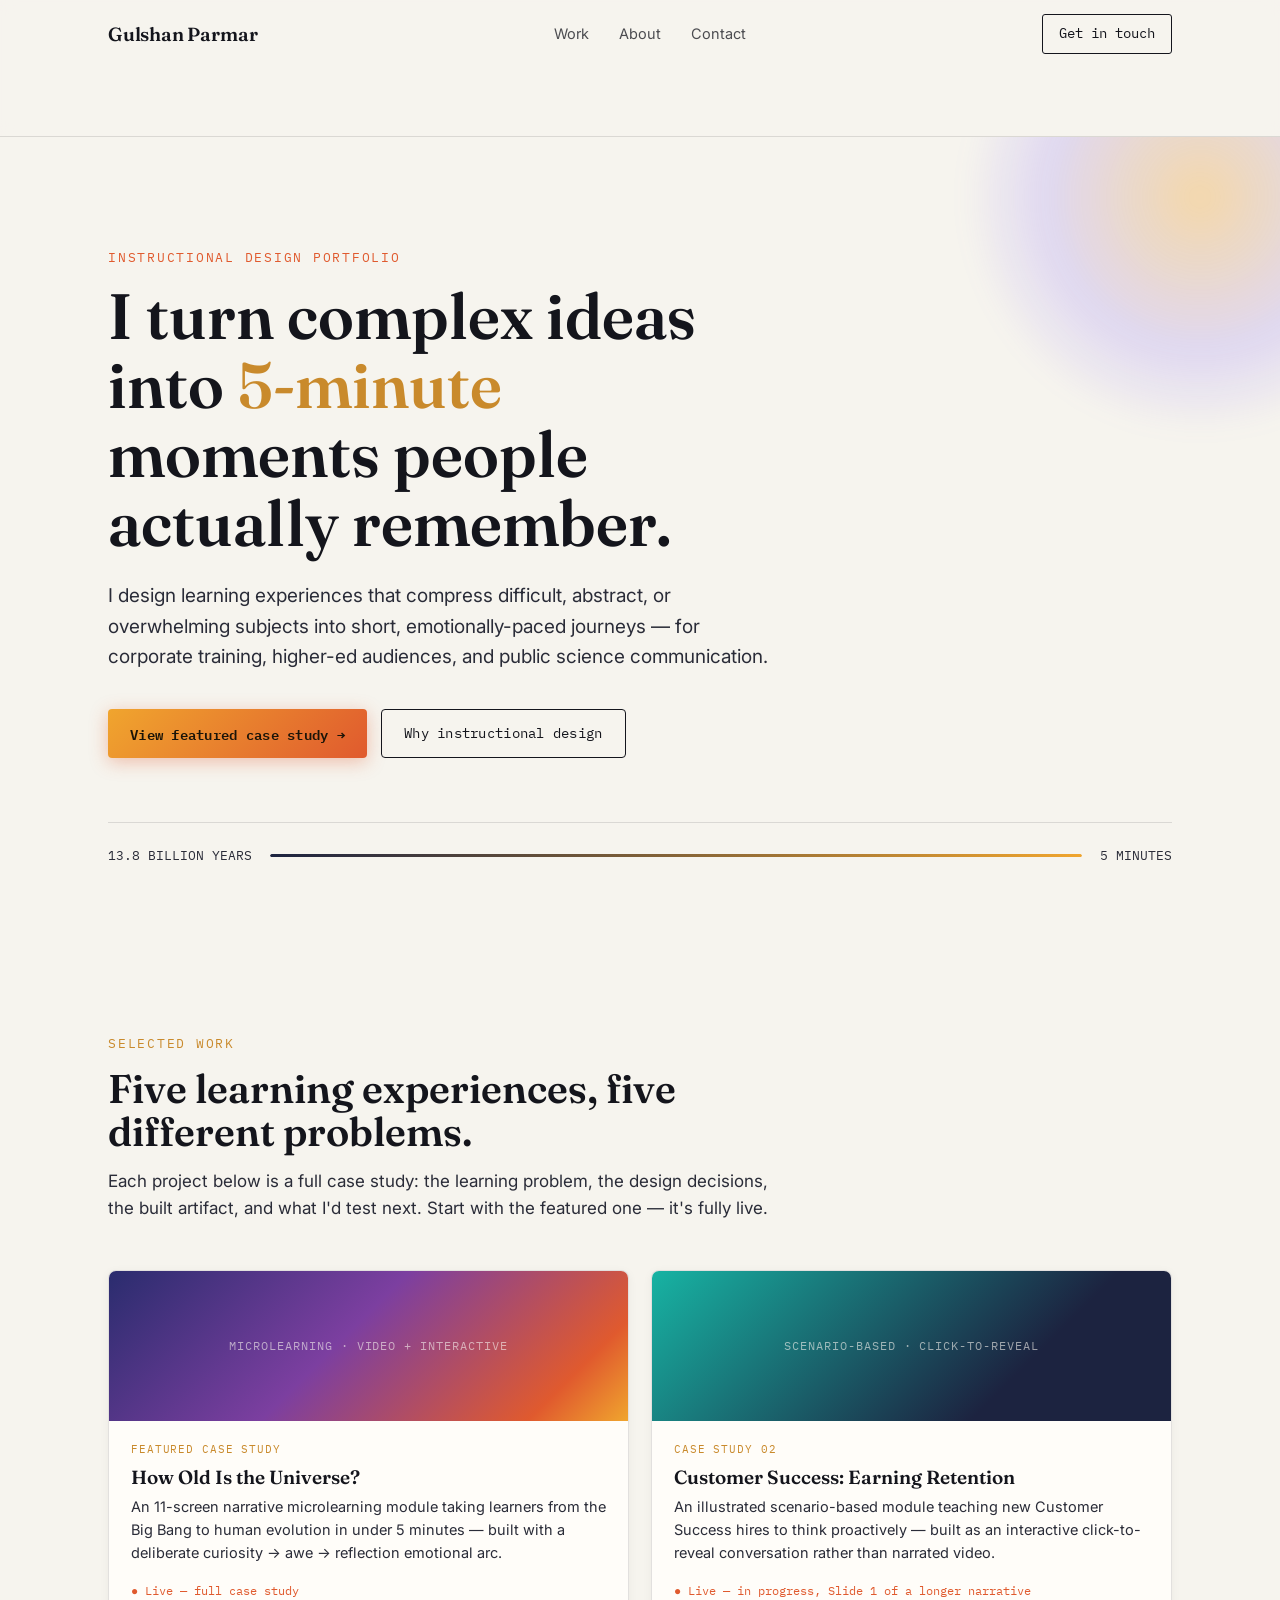
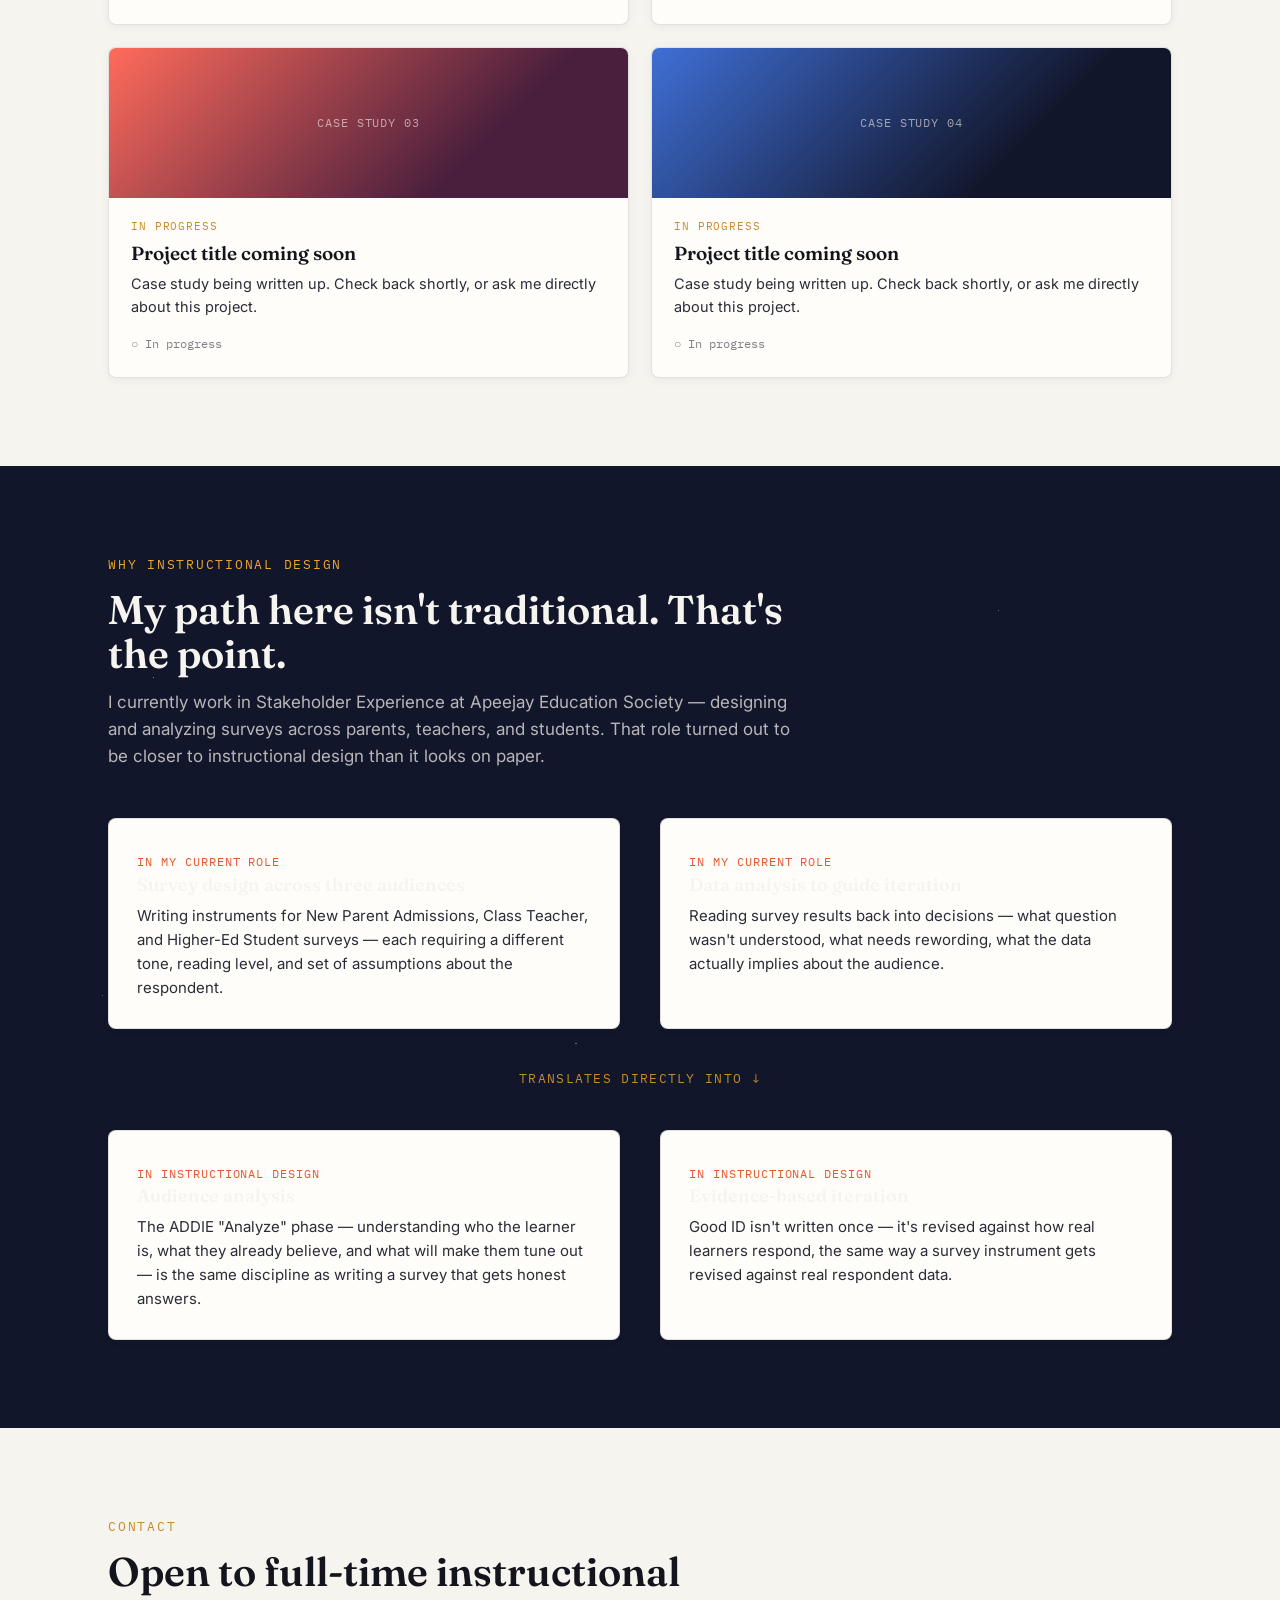
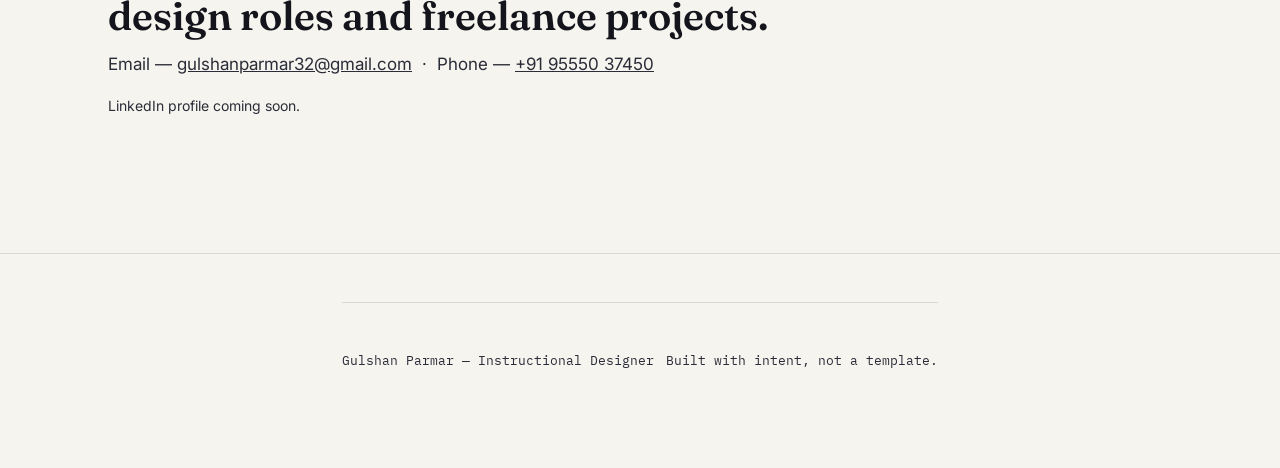
==== commit 76eb3b3e: "Add files via upload" ====
--- a/index.html
+++ b/index.html
@@ -81,13 +81,14 @@
         </div>
       </a>
 
-      <a class="project-card" href="#" aria-disabled="true" onclick="return false;">
-        <div class="project-thumb"><span>CASE STUDY 02</span></div>
+      <a class="project-card is-live" href="case-study-customer-success.html">
+        <div class="project-thumb"><span>SCENARIO-BASED · CLICK-TO-REVEAL</span></div>
         <div class="project-body">
-          <span class="project-tag">In Progress</span>
-          <h3>Project title coming soon</h3>
-          <p>Case study being written up. Check back shortly, or ask me directly about this project.</p>
-          <span class="project-status">○ In progress</span>
+          <span class="project-tag">Case Study 02</span>
+          <h3>Customer Success: Earning Retention</h3>
+          <p>An illustrated scenario-based module teaching new Customer Success hires to think
+          proactively — built as an interactive click-to-reveal conversation rather than narrated video.</p>
+          <span class="project-status">● Live — in progress, Slide 1 of a longer narrative</span>
         </div>
       </a>
 
--- a/style.css
+++ b/style.css
@@ -276,7 +276,7 @@
   transform: translateY(22px);
   transition: opacity 0.7s ease, transform 0.7s ease;
 }
-.reveal.revealed { opacity: 1; transform: translateY(0); }
+.reveal.revealed { opacity: 1; transform: none; }
 @media (prefers-reduced-motion: reduce) {
   .reveal { opacity: 1; transform: none; transition: none; }
 }
@@ -475,25 +475,43 @@
 }
 .slideshow.fullscreen-mode {
   position: fixed;
-  inset: 0;
-  z-index: 999;
+  top: 0; left: 0; right: 0; bottom: 0;
+  z-index: 9999;
   border-radius: 0;
   display: flex;
   flex-direction: column;
   background: #000;
-}
-.slideshow.fullscreen-mode .slide-frame { flex: 1; aspect-ratio: unset; }
+  margin: 0;
+}
+.slideshow.fullscreen-mode .slide-frame {
+  flex: 1 1 auto;
+  aspect-ratio: unset;
+  min-height: 0;
+}
 .slideshow.fullscreen-mode .slide-info { display: none; }
-.slideshow.fullscreen-mode .slide-controls { border-top: 1px solid rgba(255,255,255,0.15); background: #0a0a0f; }
+.slideshow.fullscreen-mode .slide-controls {
+  flex: 0 0 auto;
+  border-top: 1px solid rgba(255,255,255,0.15);
+  background: #0a0a0f;
+}
 .slideshow.fullscreen-mode .slide-btn.ghost { color: var(--parchment); border-color: rgba(255,255,255,0.3); }
 .slideshow.fullscreen-mode .slide-dot { background: rgba(255,255,255,0.25); }
 .slideshow.fullscreen-mode .slide-dot.active { background: var(--sunfire); }
+.slideshow.fullscreen-mode .slide-expand-btn { color: var(--parchment); border-color: rgba(255,255,255,0.3); }
 .slide-frame {
   aspect-ratio: 16/9;
   background: var(--ink-soft);
 }
 .slide-frame iframe { width: 100%; height: 100%; border: none; display: block; }
-.slide-frame img { width: 100%; height: 100%; object-fit: cover; display: block; }
+.slide-frame img {
+  width: 100%;
+  height: 100%;
+  object-fit: cover;
+  display: block;
+  pointer-events: none;
+  -webkit-user-select: none;
+  user-select: none;
+}
 
 .slide-stat {
   position: absolute;
@@ -869,7 +887,110 @@
 .reflection-box ul { margin: 0; padding-left: 20px; }
 .reflection-box li { margin-bottom: 10px; font-size: 15px; color: rgba(246,244,238,0.85); }
 
-/* responsive */
+/* dialogue scene (Customer Success) */
+.dscene {
+  position: relative;
+  border-radius: 10px;
+  overflow: hidden;
+  box-shadow: 0 8px 30px rgba(20,21,28,0.12);
+  cursor: pointer;
+  user-select: none;
+}
+.dscene img {
+  width: 100%;
+  display: block;
+  pointer-events: none;
+  -webkit-user-select: none;
+  user-select: none;
+}
+.dscene-progress {
+  position: absolute;
+  top: 16px;
+  right: 16px;
+  font-family: var(--mono);
+  font-size: 11.5px;
+  color: #fff;
+  background: rgba(12,14,28,0.55);
+  padding: 6px 12px;
+  border-radius: 20px;
+  backdrop-filter: blur(4px);
+}
+.dscene-hint {
+  position: absolute;
+  bottom: 18px;
+  left: 50%;
+  transform: translateX(-50%);
+  font-family: var(--mono);
+  font-size: 12px;
+  color: #fff;
+  background: rgba(12,14,28,0.6);
+  padding: 8px 16px;
+  border-radius: 20px;
+  backdrop-filter: blur(4px);
+  animation: hintPulse 1.8s ease-in-out infinite;
+  pointer-events: none;
+}
+@keyframes hintPulse {
+  0%, 100% { opacity: 0.55; }
+  50% { opacity: 1; }
+}
+.dbubble {
+  position: absolute;
+  max-width: 280px;
+  background: #fff;
+  border-radius: 16px;
+  padding: 14px 18px;
+  box-shadow: 0 10px 30px rgba(0,0,0,0.25);
+  opacity: 0;
+  transform: scale(0.7) translateY(8px);
+  transition: opacity 0.28s cubic-bezier(.34,1.56,.64,1), transform 0.28s cubic-bezier(.34,1.56,.64,1);
+  pointer-events: none;
+}
+.dbubble.visible { opacity: 1; transform: scale(1) translateY(0); }
+.dbubble::after {
+  content: "";
+  position: absolute;
+  bottom: -10px;
+  width: 18px;
+  height: 18px;
+  background: #fff;
+  clip-path: polygon(0 0, 100% 0, 0 100%);
+}
+.dbubble.left::after { left: 28px; transform: rotate(0deg); }
+.dbubble.right::after { right: 28px; clip-path: polygon(100% 0, 100% 100%, 0 0); }
+.dbubble-name {
+  font-family: var(--mono);
+  font-size: 10.5px;
+  text-transform: uppercase;
+  letter-spacing: 0.06em;
+  color: var(--sunfire-dim);
+  font-weight: 600;
+  margin-bottom: 4px;
+}
+.dbubble-text { font-family: var(--body); font-size: 14px; color: var(--ink); line-height: 1.4; margin: 0; }
+
+.dscene-controls {
+  display: flex;
+  align-items: center;
+  justify-content: space-between;
+  padding: 16px 4px 0;
+}
+.dscene-replay {
+  font-family: var(--mono);
+  font-size: 12.5px;
+  color: var(--ink-soft);
+  background: none;
+  border: 1px solid var(--line);
+  padding: 8px 14px;
+  border-radius: 5px;
+  cursor: pointer;
+}
+.dscene-replay:hover { background: rgba(20,21,28,0.04); }
+.dscene-dots { display: flex; gap: 6px; }
+
+@media (max-width: 640px) {
+  .dbubble { max-width: 220px; font-size: 13px; padding: 12px 14px; }
+}
 @media (max-width: 860px) {
   .nav-links { display: none; }
   .bridge-grid, .rationale-grid { grid-template-columns: 1fr; }
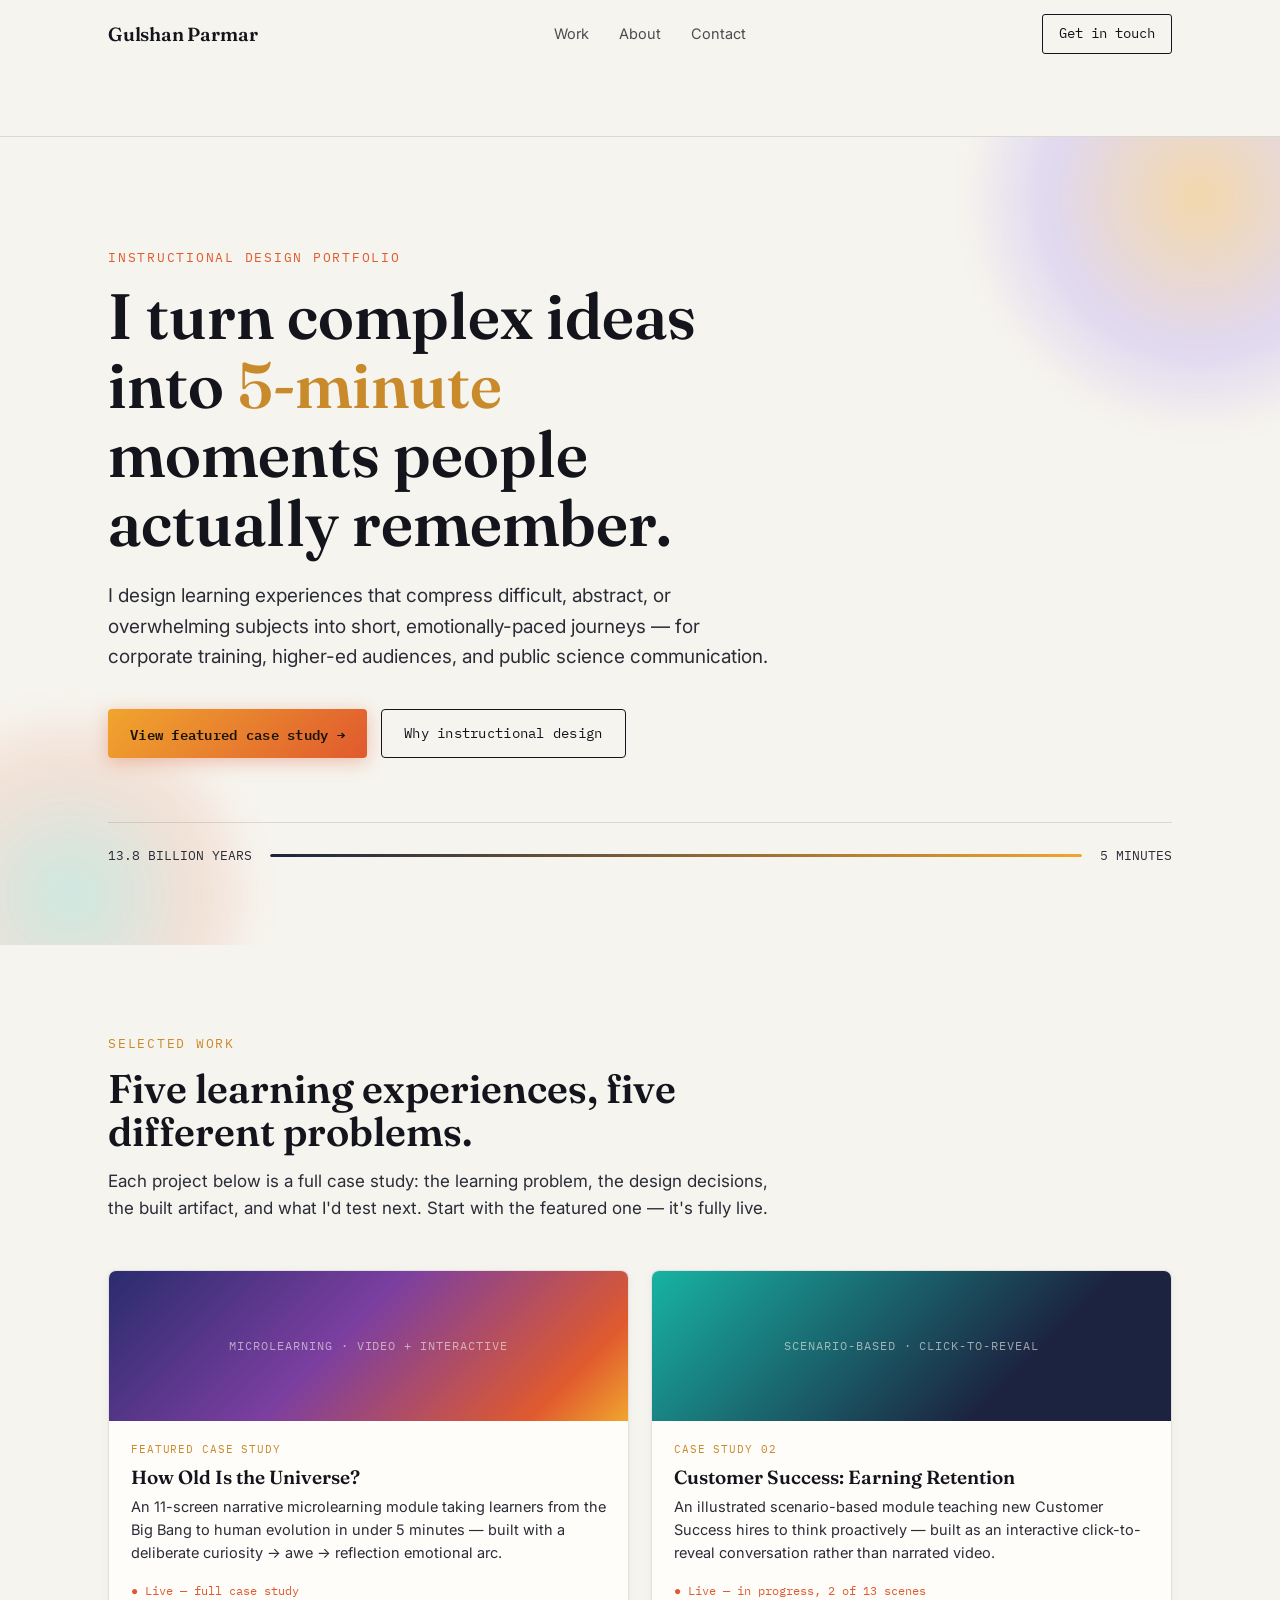
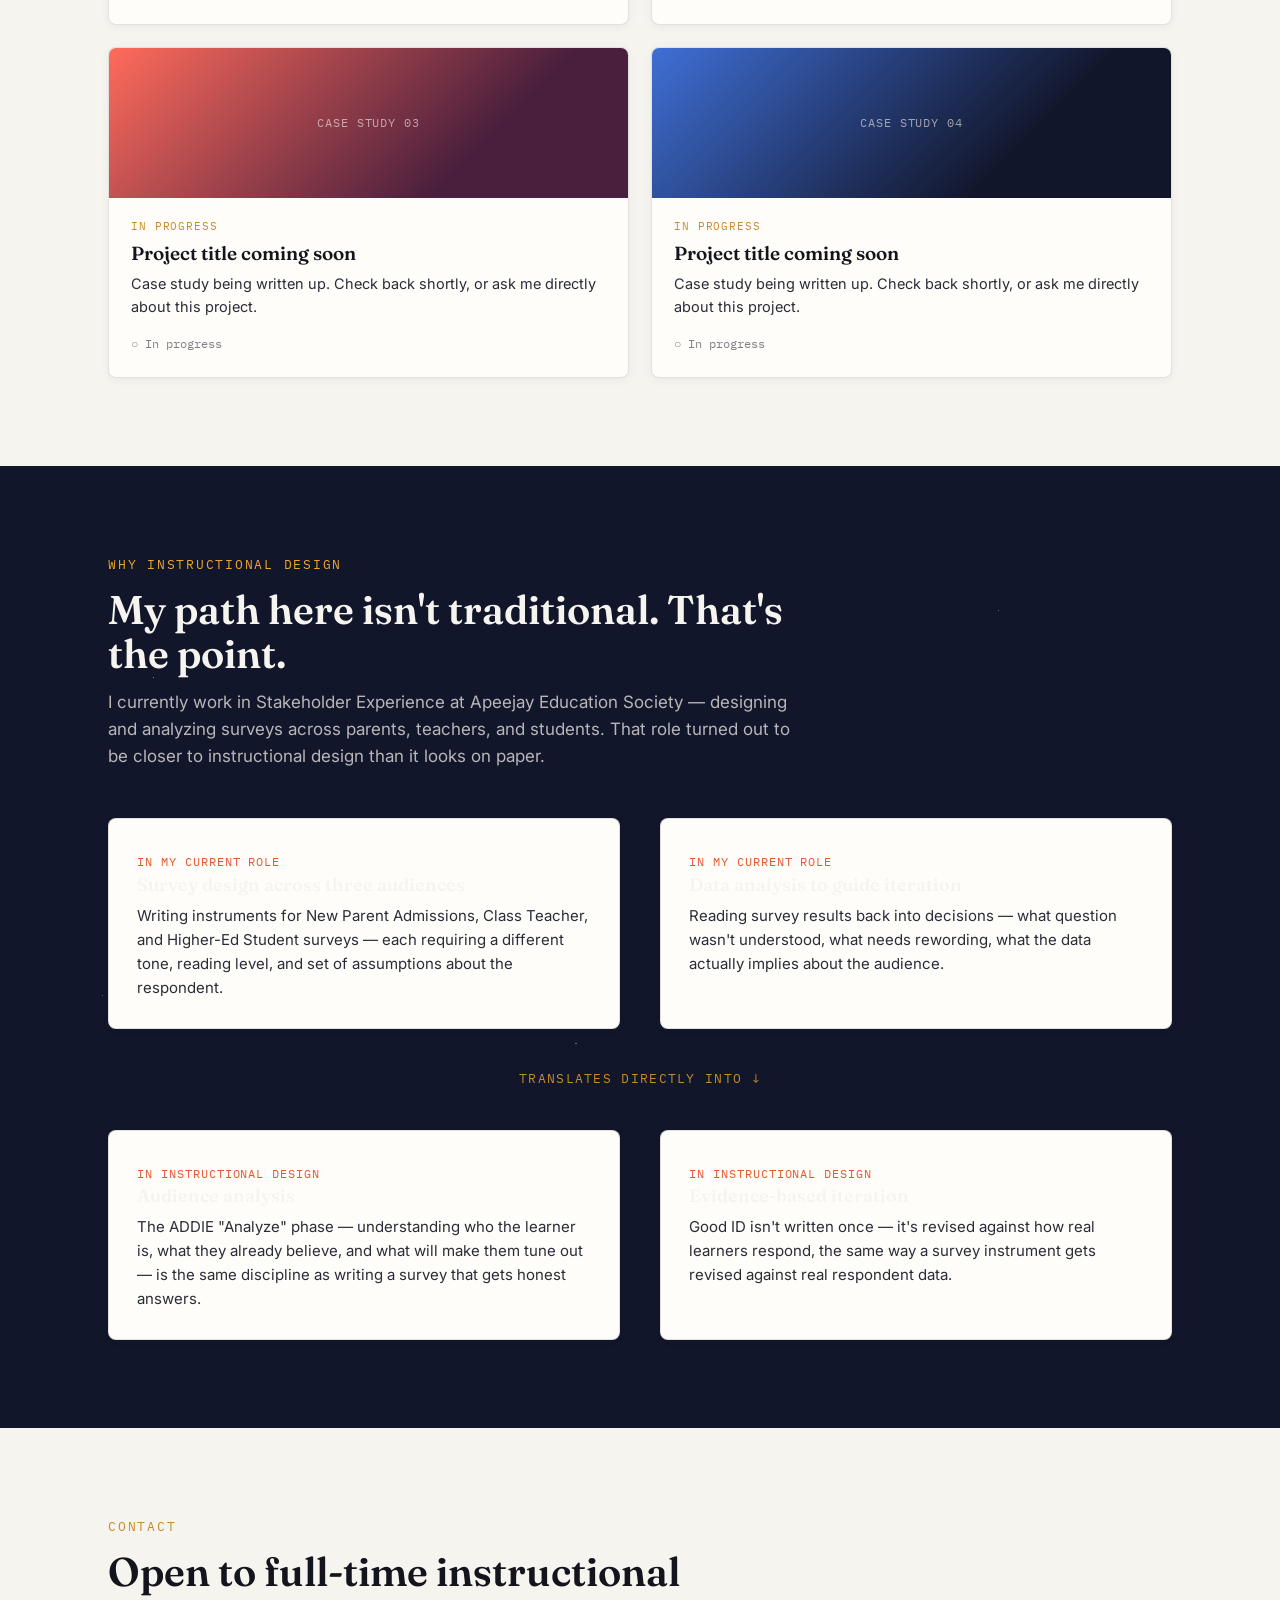
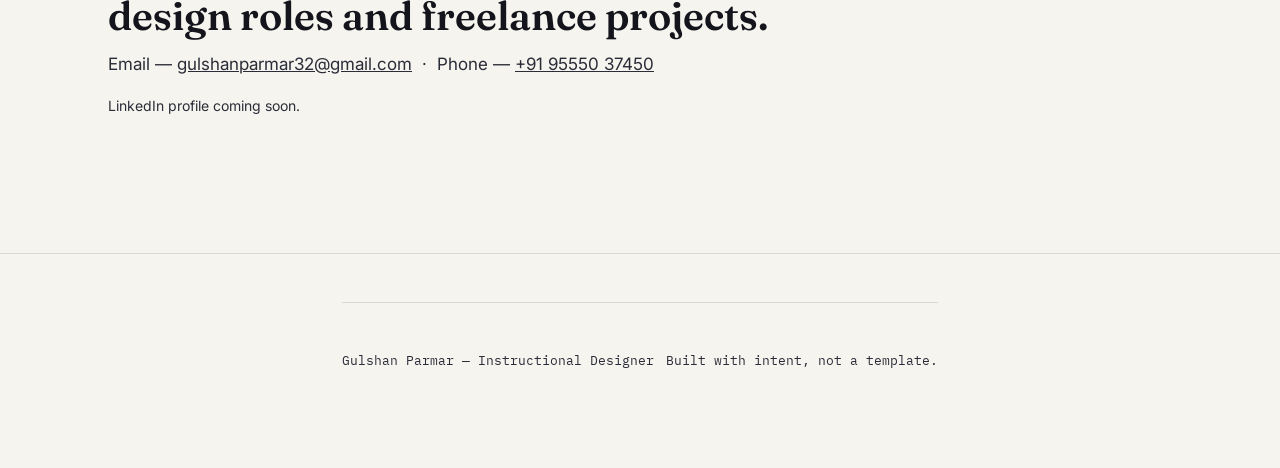
==== commit 3dfd2b89: "Add files via upload" ====
--- a/index.html
+++ b/index.html
@@ -88,7 +88,7 @@
           <h3>Customer Success: Earning Retention</h3>
           <p>An illustrated scenario-based module teaching new Customer Success hires to think
           proactively — built as an interactive click-to-reveal conversation rather than narrated video.</p>
-          <span class="project-status">● Live — in progress, Slide 1 of a longer narrative</span>
+          <span class="project-status">● Live — in progress, 2 of 13 scenes</span>
         </div>
       </a>
 
--- a/style.css
+++ b/style.css
@@ -193,8 +193,33 @@
   filter: blur(10px);
   pointer-events: none;
   z-index: 0;
+  animation: orbDrift 18s ease-in-out infinite alternate;
+}
+.hero::after {
+  content: "";
+  position: absolute;
+  bottom: -140px;
+  left: -120px;
+  width: 380px;
+  height: 380px;
+  background: radial-gradient(circle, rgba(23,179,163,0.18) 0%, rgba(224,90,46,0.12) 50%, transparent 72%);
+  border-radius: 50%;
+  filter: blur(14px);
+  pointer-events: none;
+  z-index: 0;
+  animation: orbDrift 22s ease-in-out infinite alternate-reverse;
+}
+@keyframes orbDrift {
+  from { transform: translate(0, 0) scale(1); }
+  to   { transform: translate(-28px, 24px) scale(1.08); }
 }
 .hero .wrap { position: relative; z-index: 1; }
+
+/* nav gains depth once you scroll */
+.nav.scrolled {
+  box-shadow: 0 4px 24px rgba(20,21,28,0.08);
+  border-bottom-color: transparent;
+}
 .hero .eyebrow { color: var(--ember); }
 .hero h1 {
   font-size: clamp(38px, 6vw, 64px);
@@ -890,11 +915,10 @@
 /* dialogue scene (Customer Success) */
 .dscene {
   position: relative;
-  border-radius: 10px;
   overflow: hidden;
-  box-shadow: 0 8px 30px rgba(20,21,28,0.12);
   cursor: pointer;
   user-select: none;
+  background: #0d1020;
 }
 .dscene img {
   width: 100%;
@@ -902,6 +926,19 @@
   pointer-events: none;
   -webkit-user-select: none;
   user-select: none;
+}
+/* inside immersive mode, the scene fills available height */
+.slideshow.fullscreen-mode .dscene {
+  flex: 1 1 auto;
+  min-height: 0;
+  display: flex;
+  align-items: center;
+  justify-content: center;
+}
+.slideshow.fullscreen-mode .dscene img {
+  width: 100%;
+  height: 100%;
+  object-fit: contain;
 }
 .dscene-progress {
   position: absolute;
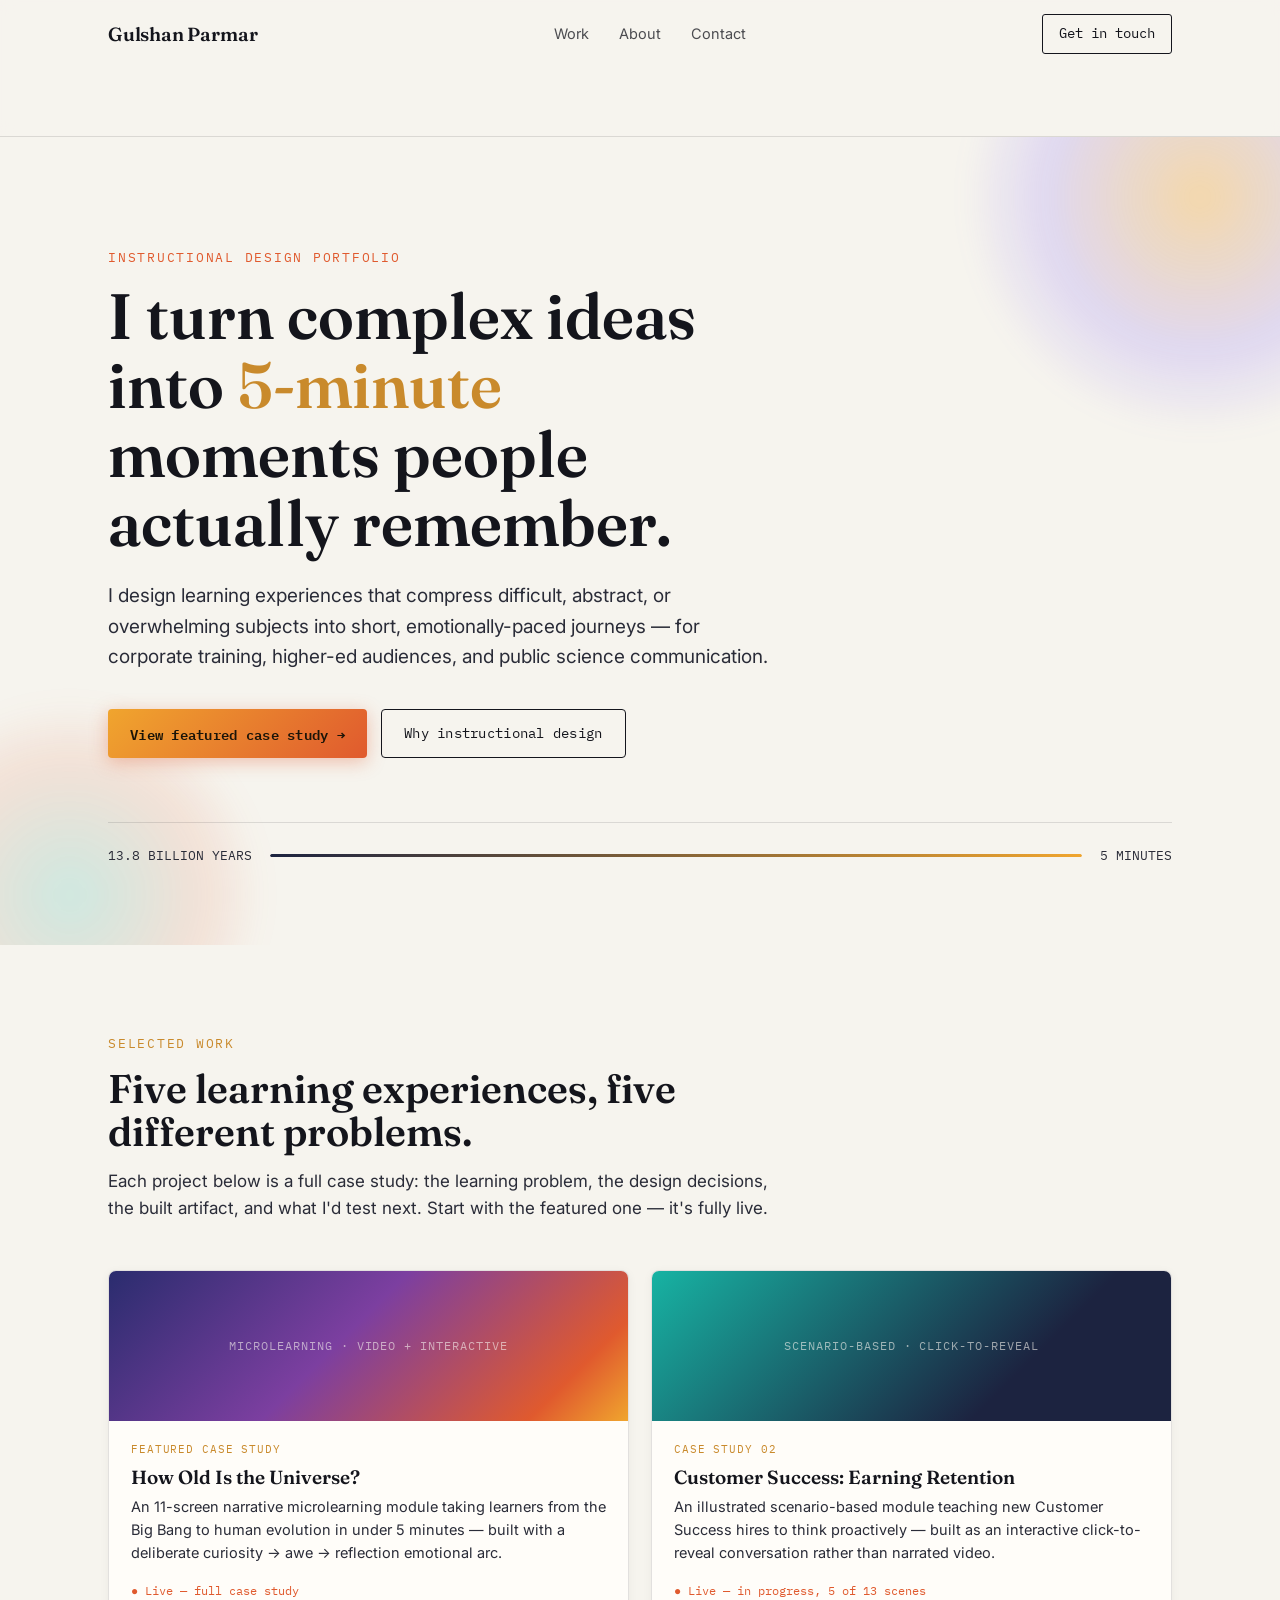
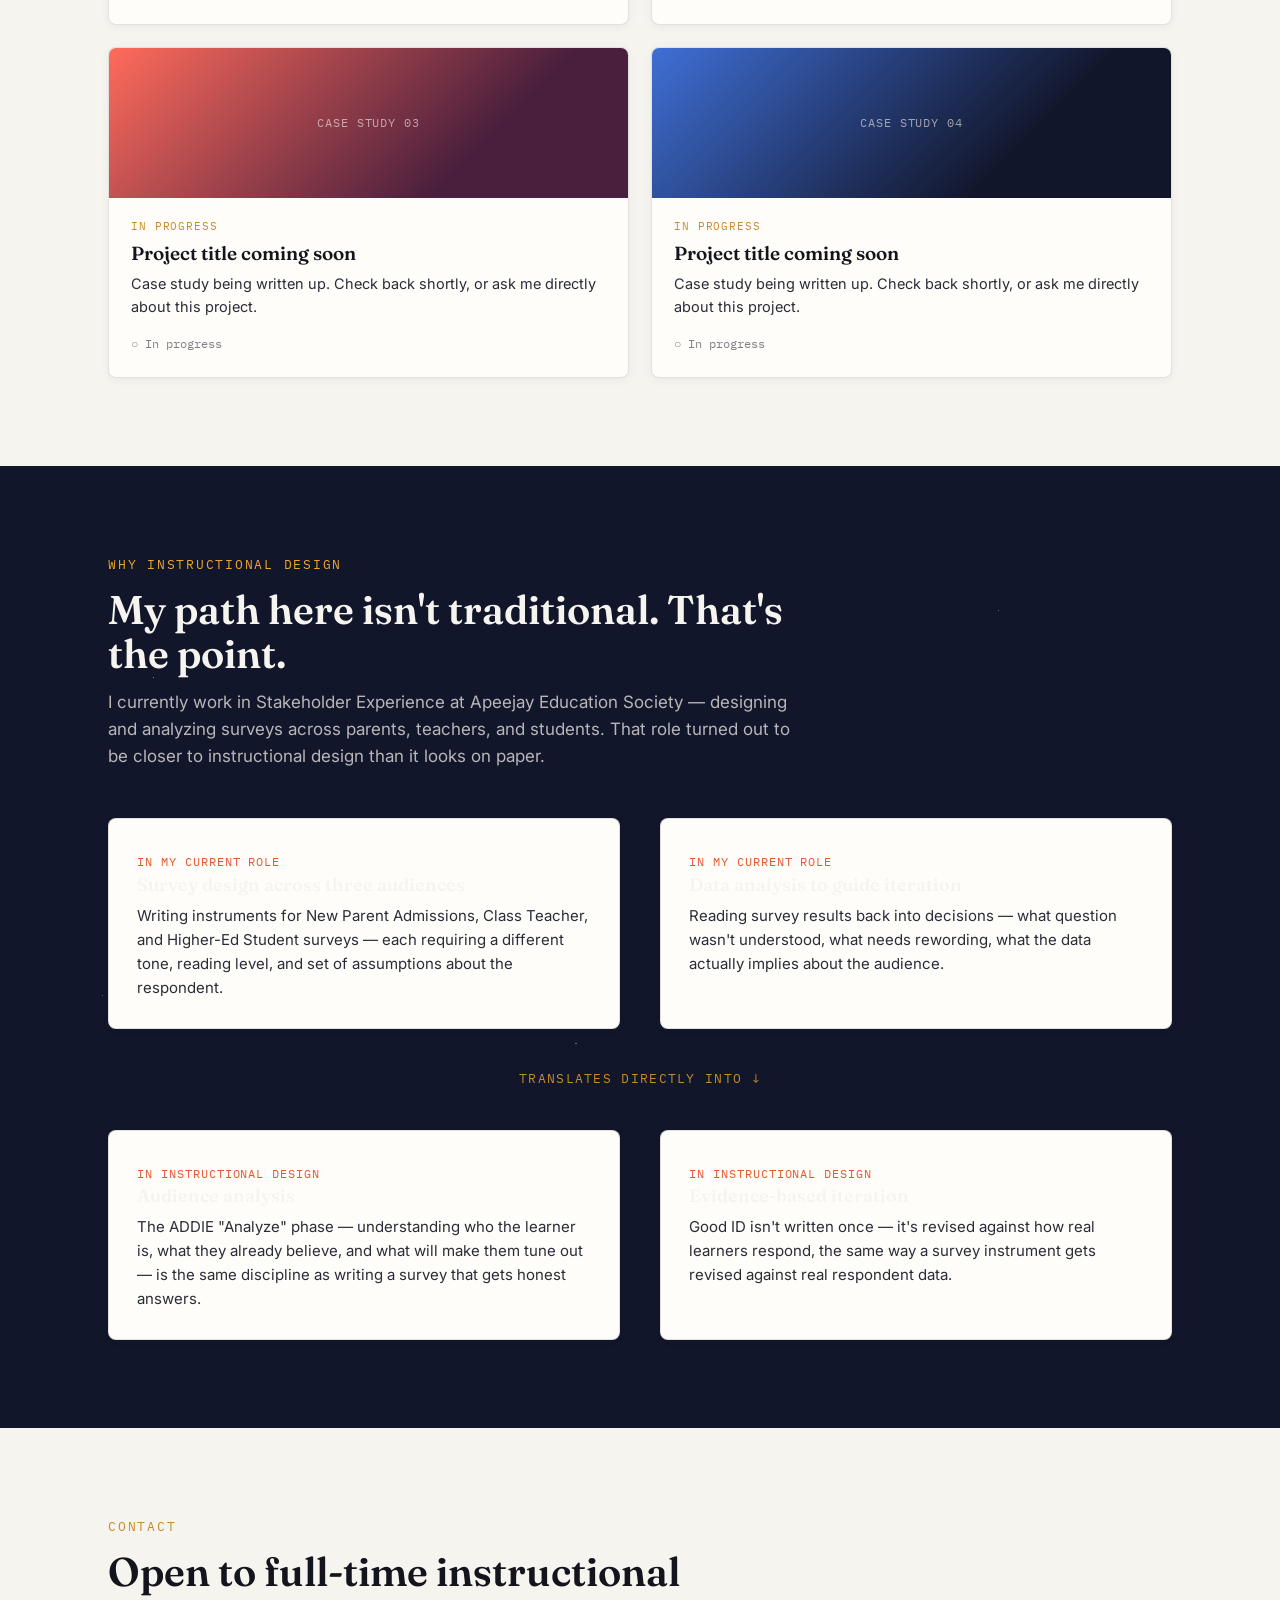
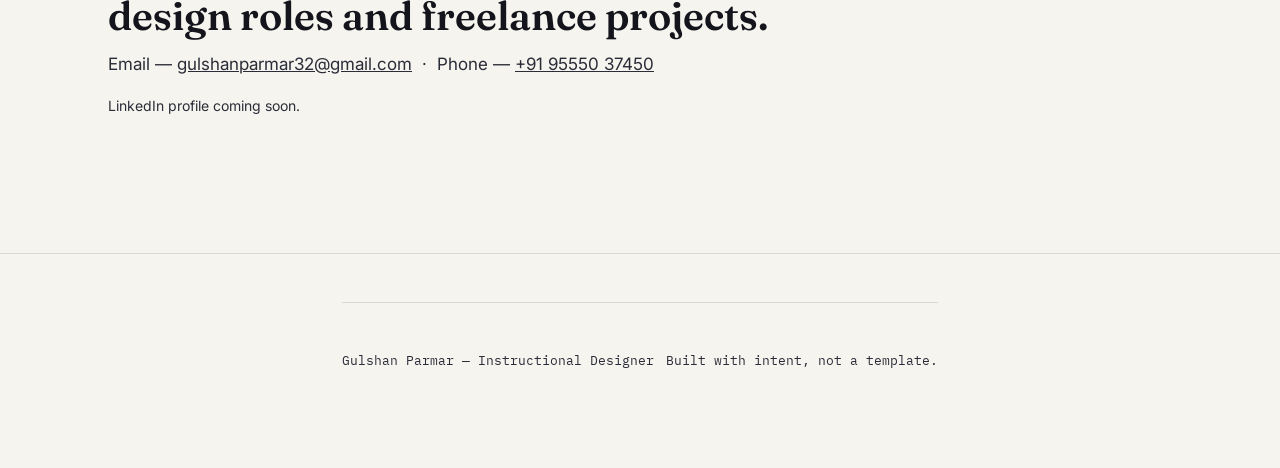
==== commit 757108f6: "Add files via upload" ====
--- a/index.html
+++ b/index.html
@@ -88,7 +88,7 @@
           <h3>Customer Success: Earning Retention</h3>
           <p>An illustrated scenario-based module teaching new Customer Success hires to think
           proactively — built as an interactive click-to-reveal conversation rather than narrated video.</p>
-          <span class="project-status">● Live — in progress, 2 of 13 scenes</span>
+          <span class="project-status">● Live — in progress, 5 of 13 scenes</span>
         </div>
       </a>
 
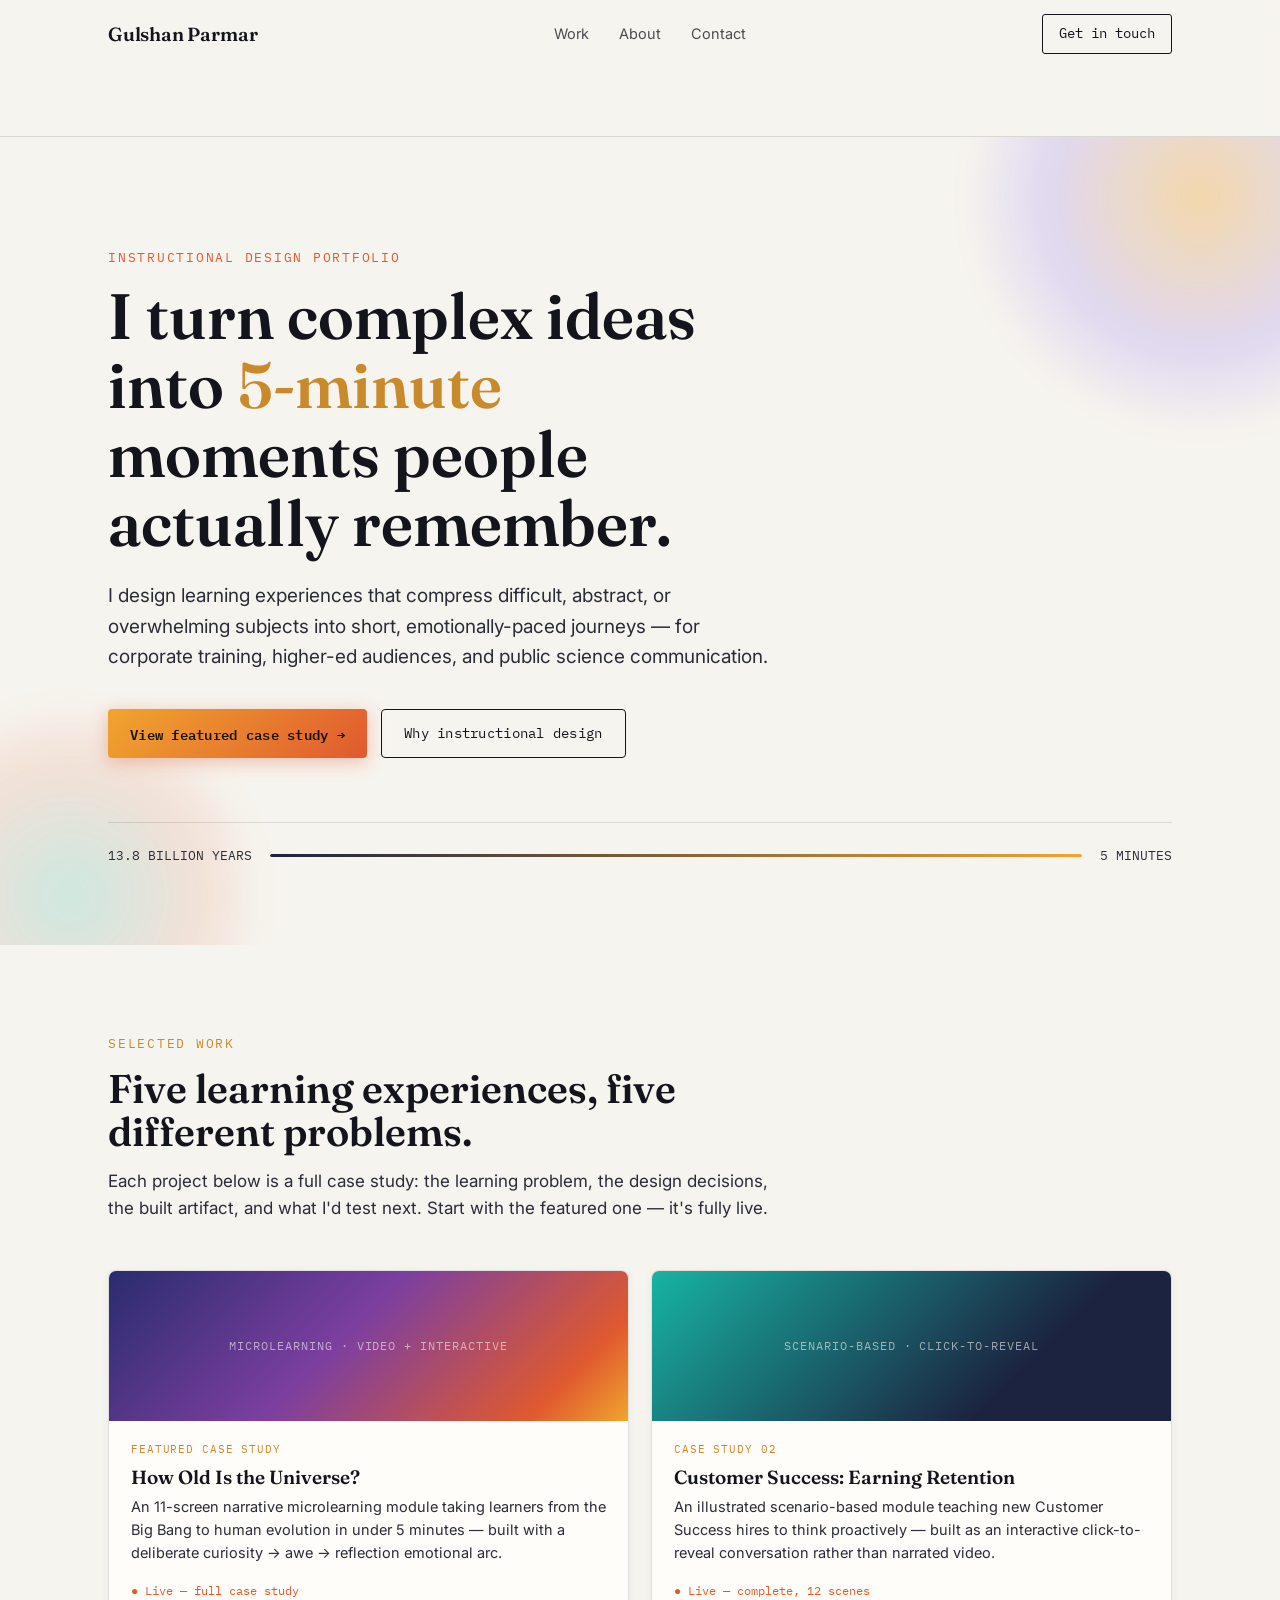
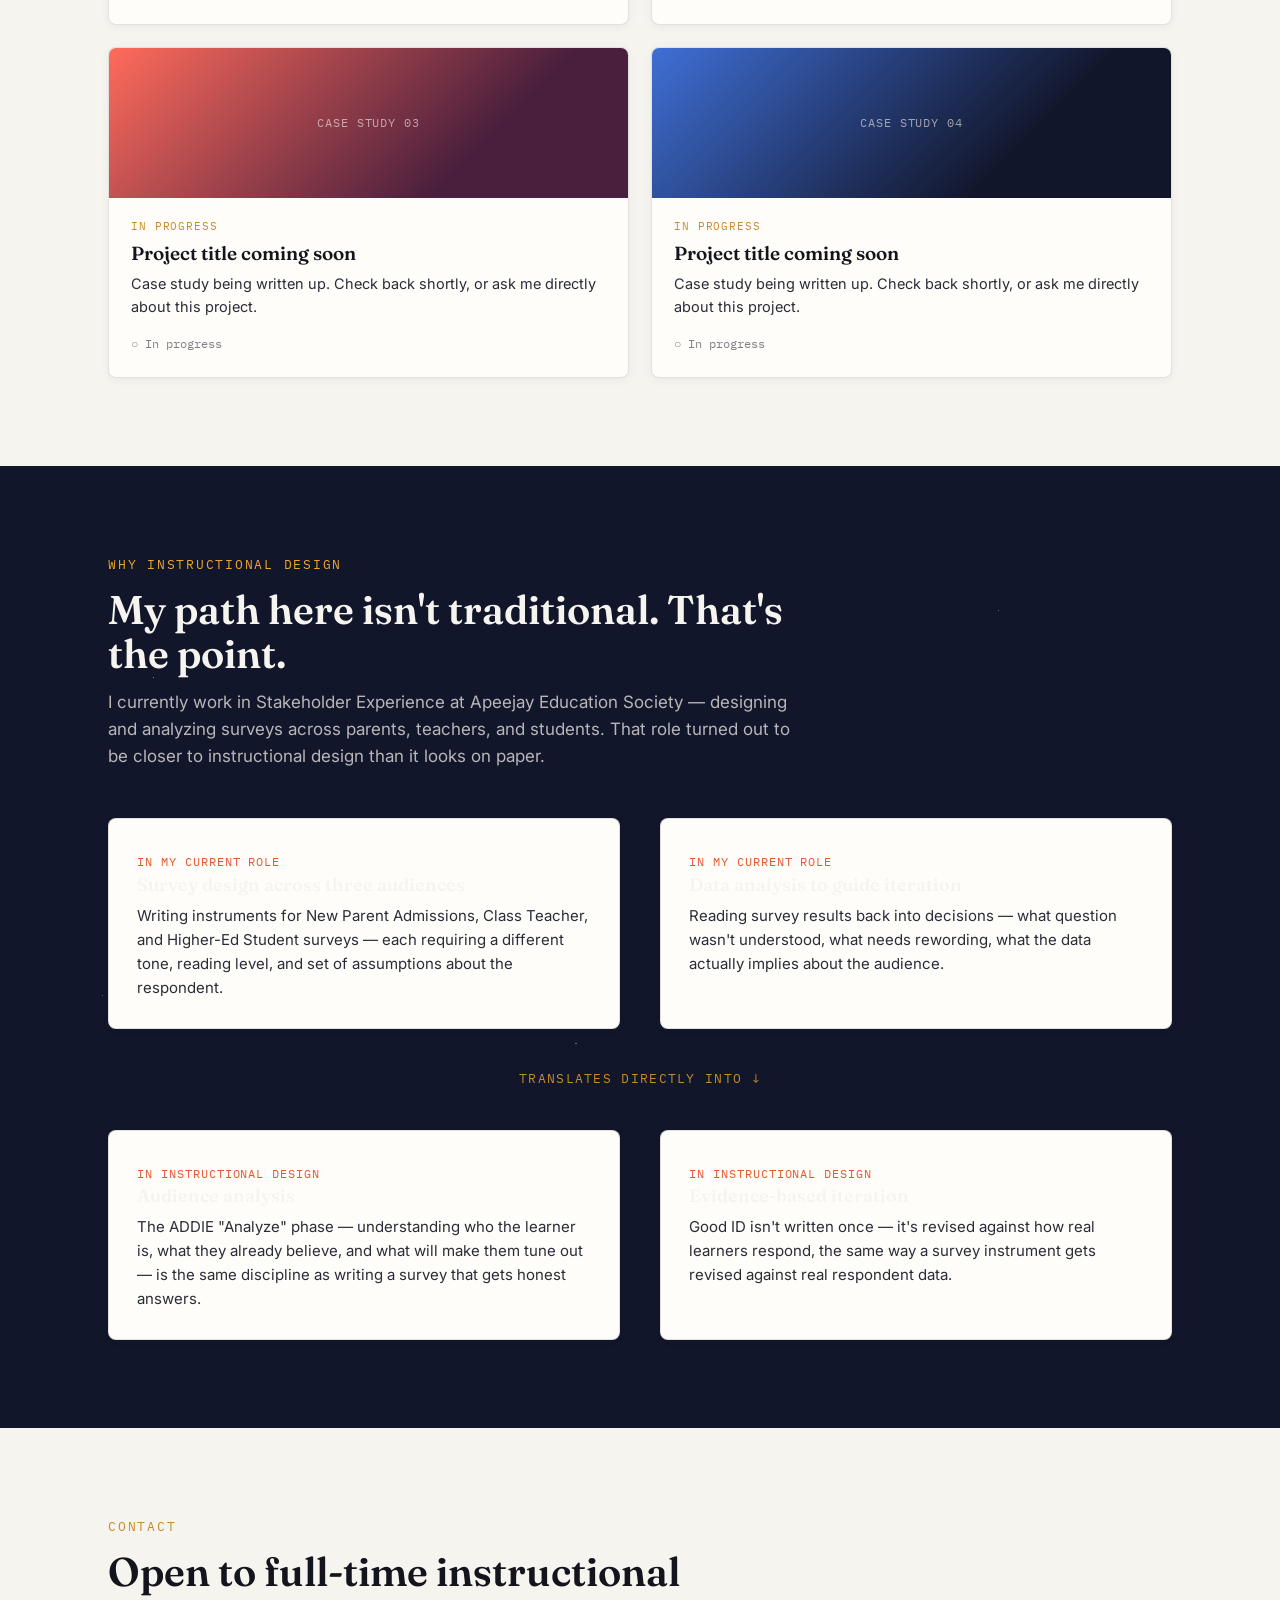
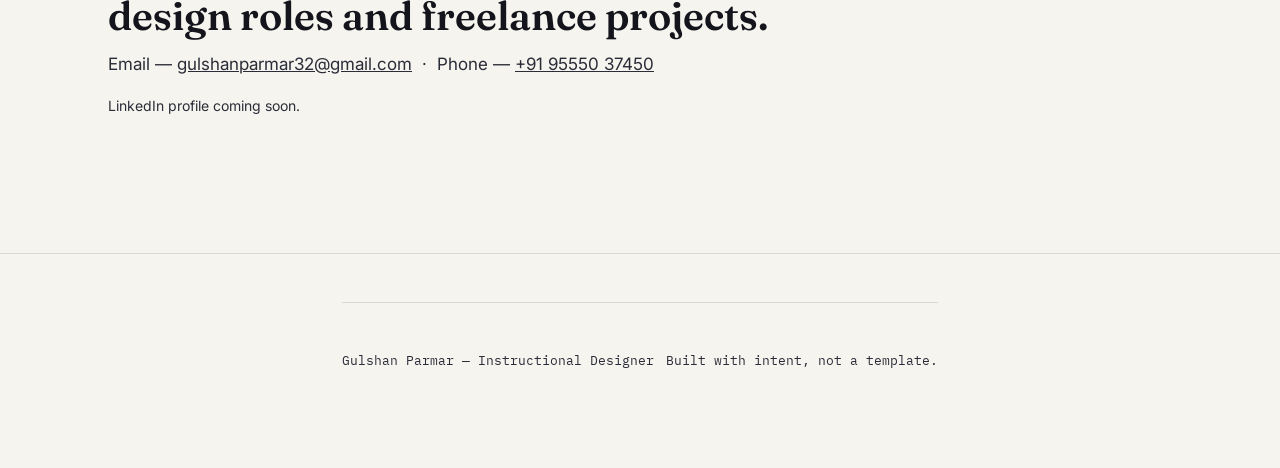
==== commit 11e32c76: "Add files via upload" ====
--- a/index.html
+++ b/index.html
@@ -88,7 +88,7 @@
           <h3>Customer Success: Earning Retention</h3>
           <p>An illustrated scenario-based module teaching new Customer Success hires to think
           proactively — built as an interactive click-to-reveal conversation rather than narrated video.</p>
-          <span class="project-status">● Live — in progress, 5 of 13 scenes</span>
+          <span class="project-status">● Live — complete, 12 scenes</span>
         </div>
       </a>
 
--- a/style.css
+++ b/style.css
@@ -1012,6 +1012,190 @@
   justify-content: space-between;
   padding: 16px 4px 0;
 }
+
+/* gated decision panel */
+.dscene.decision-mode { cursor: default; }
+.dscene.decision-mode img { filter: brightness(0.42) saturate(0.85); }
+.dpanel {
+  position: absolute;
+  inset: 0;
+  display: flex;
+  flex-direction: column;
+  justify-content: center;
+  gap: 10px;
+  padding: 22px 24px;
+  overflow-y: auto;
+  cursor: default;
+}
+.dpanel-setup {
+  font-family: var(--body);
+  font-size: 14px;
+  font-style: italic;
+  color: rgba(255,255,255,0.82);
+  margin: 0;
+  border-left: 2px solid var(--sunfire);
+  padding-left: 12px;
+}
+.dpanel-q {
+  font-family: var(--display);
+  font-size: 19px;
+  font-weight: 600;
+  color: #fff;
+  margin: 2px 0 6px;
+}
+.dpanel-opts { display: flex; flex-direction: column; gap: 8px; }
+.dopt {
+  display: flex;
+  align-items: flex-start;
+  gap: 10px;
+  text-align: left;
+  font-family: var(--body);
+  font-size: 13.5px;
+  line-height: 1.4;
+  color: var(--ink);
+  background: rgba(255,255,255,0.93);
+  border: 1.5px solid transparent;
+  border-radius: 8px;
+  padding: 11px 14px;
+  cursor: pointer;
+  transition: transform 0.12s ease, background 0.12s ease, border-color 0.12s ease;
+}
+.dopt:hover:not(:disabled) { transform: translateX(3px); background: #fff; }
+.dopt:disabled { cursor: default; opacity: 0.72; }
+.dopt-key {
+  flex: 0 0 auto;
+  font-family: var(--mono);
+  font-size: 11px;
+  font-weight: 600;
+  width: 20px;
+  height: 20px;
+  border-radius: 4px;
+  background: var(--space);
+  color: var(--parchment);
+  display: flex;
+  align-items: center;
+  justify-content: center;
+}
+.dopt.right { border-color: #2f7d4f; background: #eaf6ee; opacity: 1; }
+.dopt.right .dopt-key { background: #2f7d4f; }
+.dopt.wrong { border-color: var(--ember); background: #fdeee8; }
+.dopt.wrong .dopt-key { background: var(--ember); }
+.dpanel-fb {
+  font-family: var(--body);
+  font-size: 13px;
+  line-height: 1.5;
+  margin: 4px 0 0;
+  padding: 10px 12px;
+  border-radius: 6px;
+  min-height: 0;
+}
+.dpanel-fb:empty { display: none; }
+.dpanel-fb.ok { background: rgba(47,125,79,0.22); color: #d9f2e2; border: 1px solid rgba(47,125,79,0.5); }
+.dpanel-fb.no { background: rgba(224,90,46,0.18); color: #ffdccf; border: 1px solid rgba(224,90,46,0.45); }
+.slide-dot.locked { opacity: 0.3; cursor: not-allowed; }
+
+/* takeaway strip — learner-facing lesson, visible in both modes */
+.cs-takeaway {
+  margin-top: 16px;
+  display: flex;
+  align-items: baseline;
+  gap: 12px;
+  background: linear-gradient(90deg, rgba(240,165,46,0.14), rgba(124,92,255,0.10));
+  border-left: 3px solid var(--sunfire);
+  border-radius: 6px;
+  padding: 13px 16px;
+  font-family: var(--body);
+  font-size: 15px;
+  line-height: 1.45;
+  color: var(--ink);
+  opacity: 0;
+  transform: translateY(8px);
+  transition: opacity 0.4s ease, transform 0.4s ease;
+}
+.cs-takeaway.visible { opacity: 1; transform: translateY(0); }
+.cs-takeaway-label {
+  flex: 0 0 auto;
+  font-family: var(--mono);
+  font-size: 10.5px;
+  text-transform: uppercase;
+  letter-spacing: 0.08em;
+  color: var(--sunfire-dim);
+  font-weight: 600;
+}
+/* in immersive mode, slide-info is hidden — but the takeaway must still show,
+   so we surface it as an overlay pinned above the control bar */
+.slideshow.fullscreen-mode .slide-info {
+  display: block;
+  background: transparent;
+  padding: 0;
+  position: absolute;
+  left: 0; right: 0; bottom: 64px;
+  pointer-events: none;
+}
+.slideshow.fullscreen-mode .slide-info > *:not(.cs-takeaway) { display: none; }
+.slideshow.fullscreen-mode .cs-takeaway {
+  margin: 0 16px;
+  background: rgba(12,14,28,0.82);
+  color: #fff;
+  backdrop-filter: blur(6px);
+}
+
+/* timeline scene (hand-coded) */
+.dscene.timeline-mode { cursor: default; background: var(--space-deep); }
+.dscene.timeline-mode img { display: none; }
+.dtimeline {
+  position: relative;
+  width: 100%;
+  aspect-ratio: 3/2;
+  display: flex;
+  flex-direction: column;
+  justify-content: center;
+  padding: 32px 30px 44px;
+  box-sizing: border-box;
+  background:
+    radial-gradient(1px 1px at 20% 30%, rgba(255,255,255,0.4) 50%, transparent 50%),
+    radial-gradient(1px 1px at 70% 20%, rgba(255,255,255,0.3) 50%, transparent 50%),
+    radial-gradient(1px 1px at 85% 60%, rgba(255,255,255,0.25) 50%, transparent 50%),
+    var(--space-deep);
+}
+.dtl-title {
+  font-family: var(--display);
+  font-size: clamp(15px, 2.4vw, 20px);
+  color: #fff;
+  text-align: center;
+  margin-bottom: 26px;
+}
+.dtl-chart { position: relative; width: 100%; height: 56%; }
+.dtl-svg { width: 100%; height: 100%; overflow: visible; }
+.dtl-line {
+  fill: none;
+  stroke: url(#dtlgrad);
+  stroke: var(--sunfire);
+  stroke-width: 1.6;
+  vector-effect: non-scaling-stroke;
+  stroke-linejoin: round;
+  stroke-linecap: round;
+  filter: drop-shadow(0 0 4px rgba(240,165,46,0.5));
+}
+.dtl-dot { fill: #fff; stroke: var(--sunfire); stroke-width: 1; vector-effect: non-scaling-stroke; }
+.dtl-labels { position: relative; height: 24px; margin-top: 8px; }
+.dtl-label {
+  position: absolute;
+  transform: translateX(-50%);
+  font-family: var(--mono);
+  font-size: clamp(8px, 1.5vw, 11px);
+  color: rgba(255,255,255,0.8);
+  white-space: nowrap;
+  top: 6px;
+}
+
+@media (max-width: 640px) {
+  .dpanel { padding: 14px 16px; gap: 7px; }
+  .dpanel-q { font-size: 16px; }
+  .dopt { font-size: 12.5px; padding: 9px 11px; }
+  .dpanel-setup { font-size: 12.5px; }
+  .dpanel-fb { font-size: 12px; }
+}
 .dscene-replay {
   font-family: var(--mono);
   font-size: 12.5px;
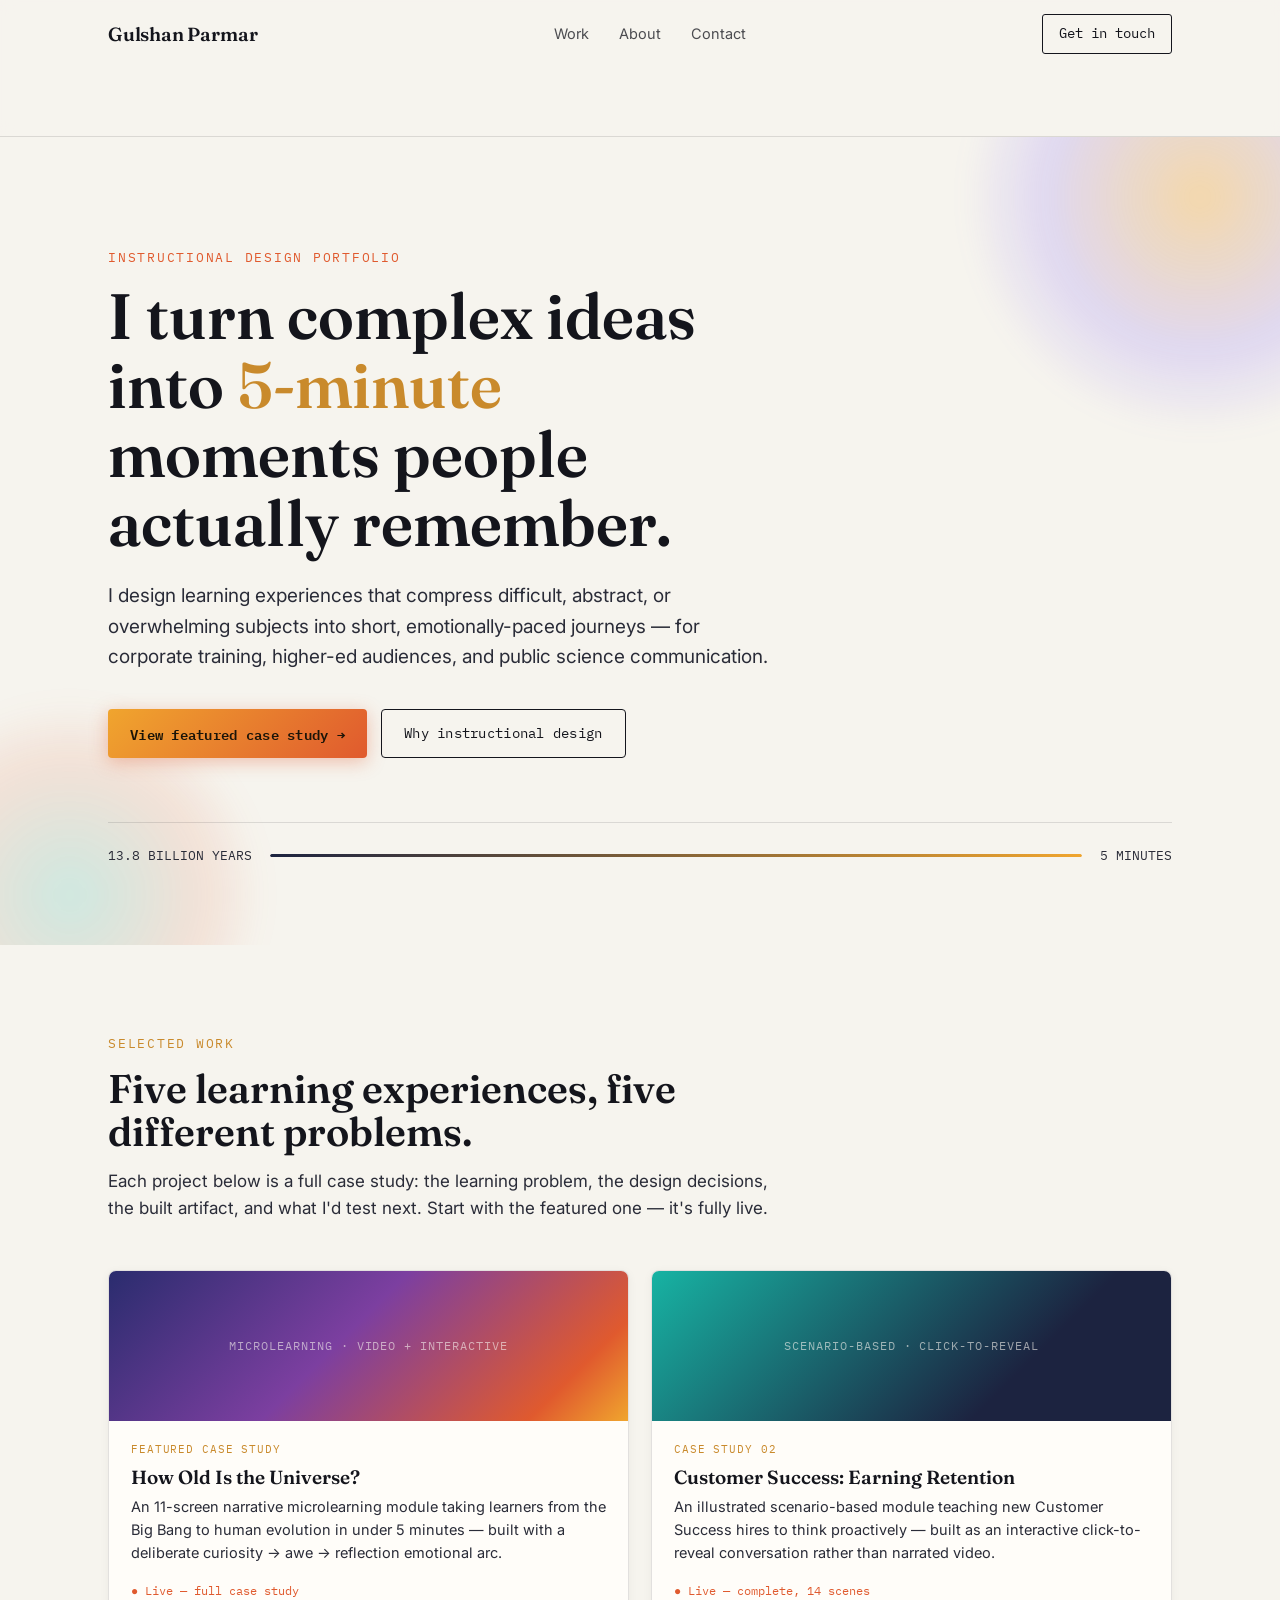
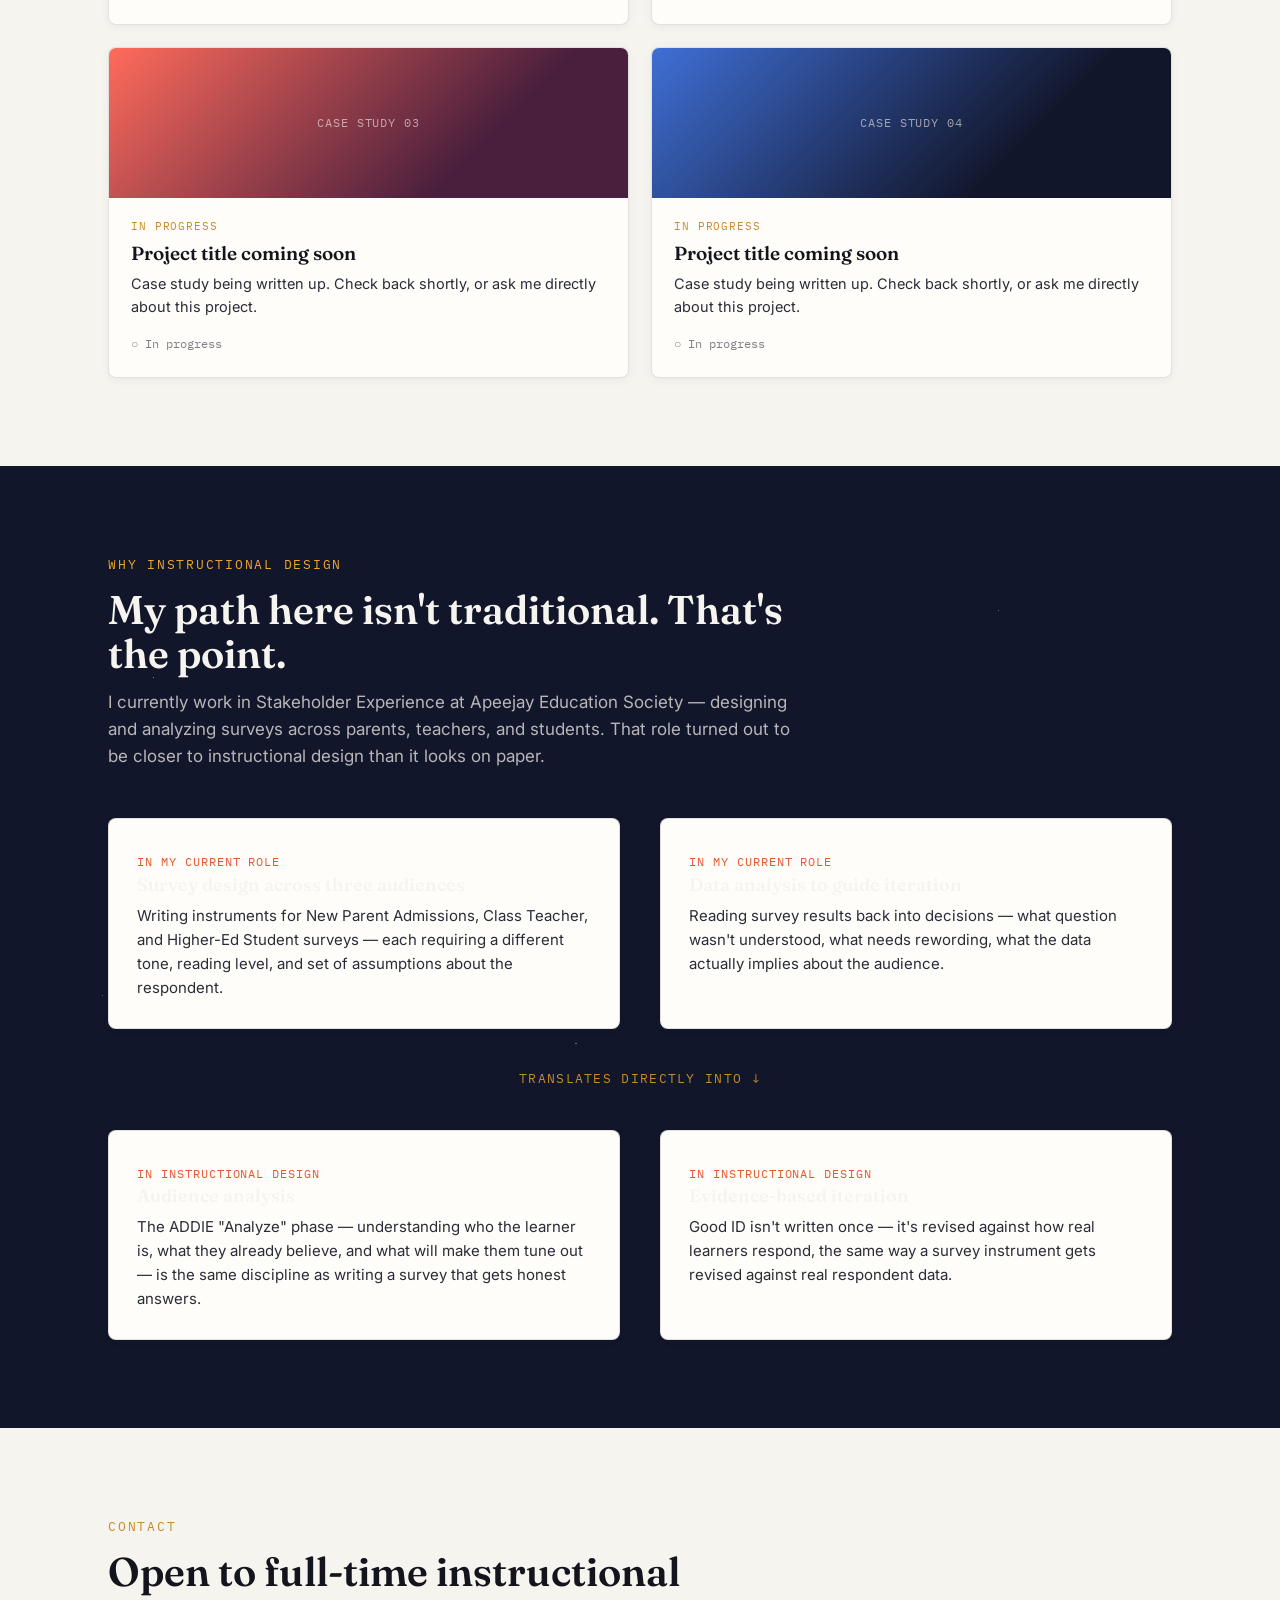
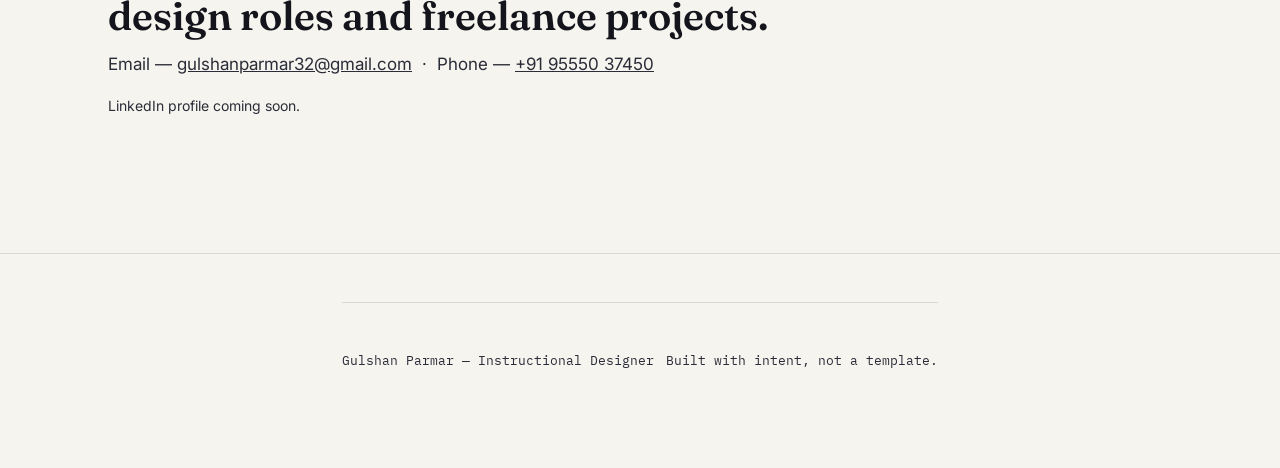
==== commit e26ab9db: "Add files via upload" ====
--- a/index.html
+++ b/index.html
@@ -88,7 +88,7 @@
           <h3>Customer Success: Earning Retention</h3>
           <p>An illustrated scenario-based module teaching new Customer Success hires to think
           proactively — built as an interactive click-to-reveal conversation rather than narrated video.</p>
-          <span class="project-status">● Live — complete, 12 scenes</span>
+          <span class="project-status">● Live — complete, 14 scenes</span>
         </div>
       </a>
 
--- a/style.css
+++ b/style.css
@@ -1178,15 +1178,26 @@
   filter: drop-shadow(0 0 4px rgba(240,165,46,0.5));
 }
 .dtl-dot { fill: #fff; stroke: var(--sunfire); stroke-width: 1; vector-effect: non-scaling-stroke; }
-.dtl-labels { position: relative; height: 24px; margin-top: 8px; }
+.dtl-labels { position: relative; height: 24px; margin-top: 10px; }
 .dtl-label {
   position: absolute;
   transform: translateX(-50%);
-  font-family: var(--mono);
-  font-size: clamp(8px, 1.5vw, 11px);
-  color: rgba(255,255,255,0.8);
+  font-family: var(--display);
+  font-weight: 600;
+  font-size: clamp(11px, 2vw, 16px);
+  color: #fff;
   white-space: nowrap;
-  top: 6px;
+  top: 4px;
+  letter-spacing: 0.01em;
+  text-shadow: 0 1px 6px rgba(0,0,0,0.5);
+}
+.dtl-hint {
+  margin-top: 22px;
+  text-align: center;
+  font-family: var(--mono);
+  font-size: 12px;
+  color: var(--sunfire);
+  letter-spacing: 0.02em;
 }
 
 @media (max-width: 640px) {
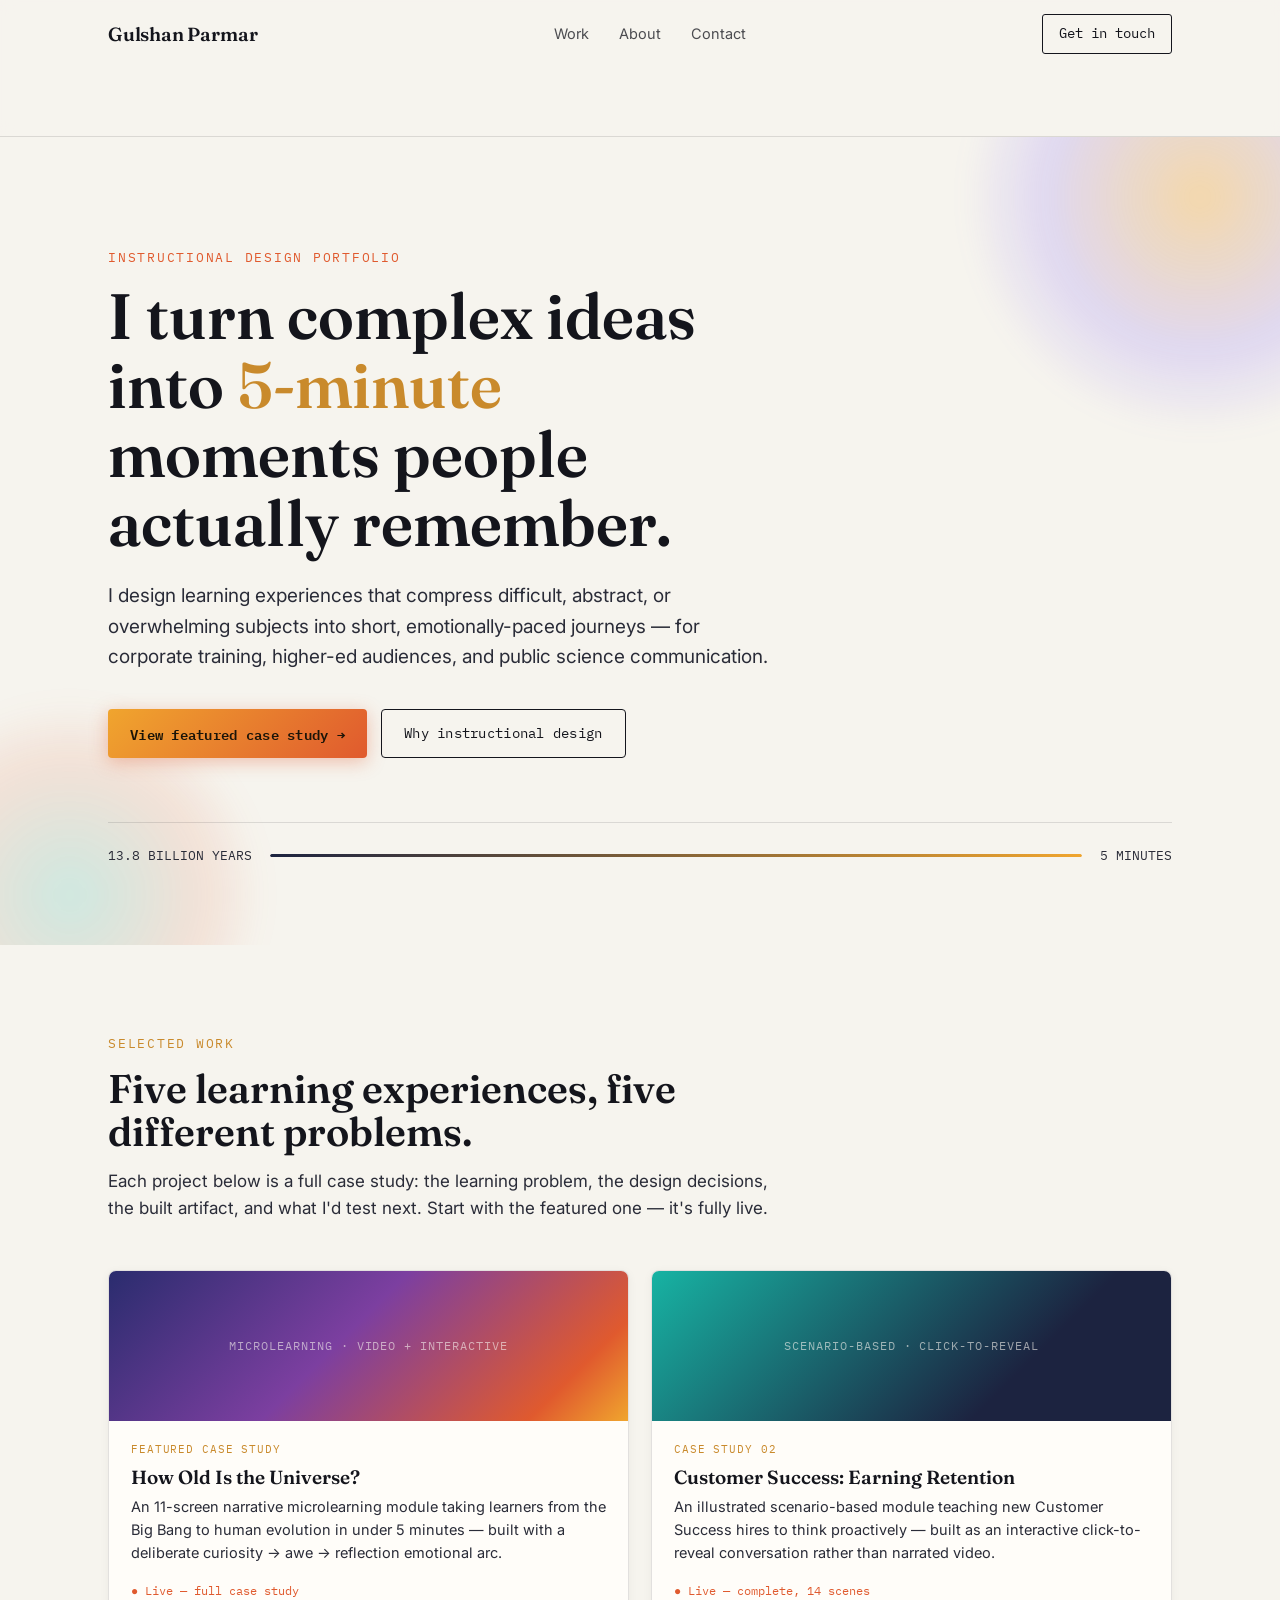
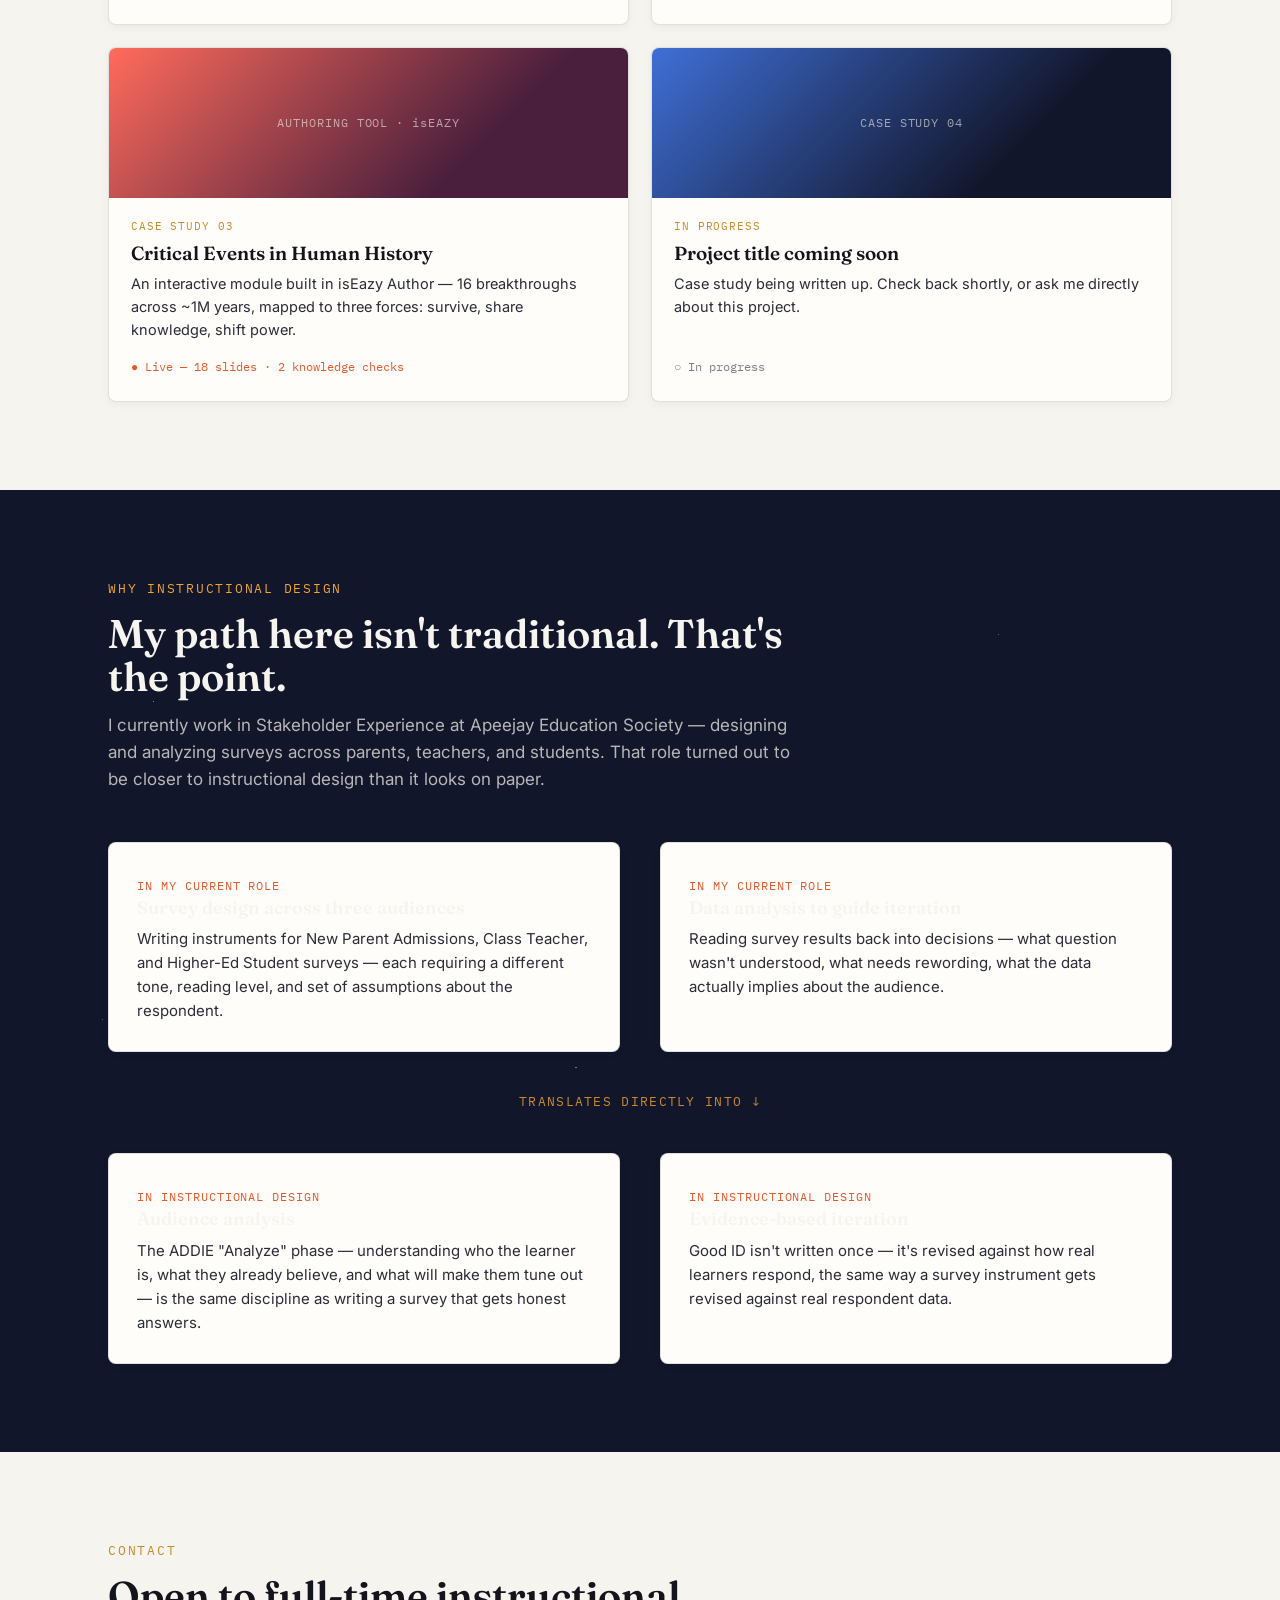
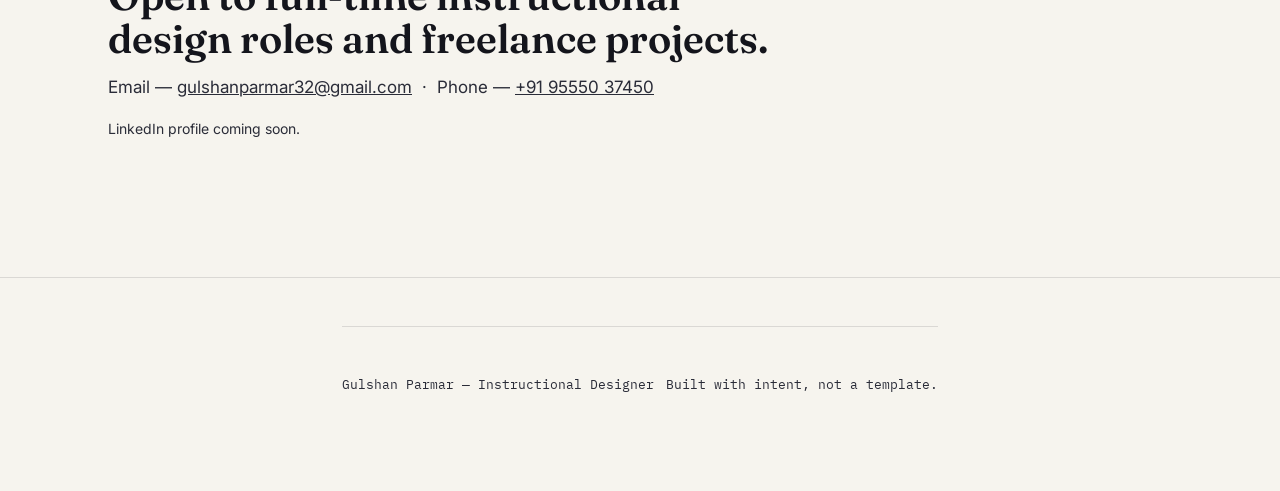
==== commit 40799d7d: "Add files via upload" ====
--- a/index.html
+++ b/index.html
@@ -15,7 +15,6 @@
 <link rel="stylesheet" href="style.css">
 </head>
 <body>
-
 <nav class="nav">
   <div class="wrap">
     <a class="nav-mark" href="index.html">Gulshan Parmar</a>
@@ -35,7 +34,6 @@
     </div>
   </div>
 </nav>
-
 <header class="hero reveal">
   <div class="wrap">
     <span class="eyebrow">Instructional Design Portfolio</span>
@@ -49,7 +47,6 @@
       <a class="btn btn-solid" href="case-study-bigbang.html">View featured case study →</a>
       <a class="btn btn-ghost" href="#about">Why instructional design</a>
     </div>
-
     <div class="timebar">
       <div class="timebar-row">
         <span>13.8 BILLION YEARS</span>
@@ -59,7 +56,6 @@
     </div>
   </div>
 </header>
-
 <section class="section reveal" id="work">
   <div class="wrap">
     <div class="section-head">
@@ -68,7 +64,6 @@
       <p>Each project below is a full case study: the learning problem, the design decisions, the built
       artifact, and what I'd test next. Start with the featured one — it's fully live.</p>
     </div>
-
     <div class="project-grid">
       <a class="project-card is-live" href="case-study-bigbang.html">
         <div class="project-thumb"><span>MICROLEARNING · VIDEO + INTERACTIVE</span></div>
@@ -80,8 +75,7 @@
           <span class="project-status">● Live — full case study</span>
         </div>
       </a>
-
-      <a class="project-card is-live" href="case-study-customer-success.html">
+<a class="project-card is-live" href="case-study-customer-success.html">
         <div class="project-thumb"><span>SCENARIO-BASED · CLICK-TO-REVEAL</span></div>
         <div class="project-body">
           <span class="project-tag">Case Study 02</span>
@@ -91,18 +85,17 @@
           <span class="project-status">● Live — complete, 14 scenes</span>
         </div>
       </a>
-
-      <a class="project-card" href="#" aria-disabled="true" onclick="return false;">
-        <div class="project-thumb"><span>CASE STUDY 03</span></div>
+      <a class="project-card is-live" href="case-study-critical-events.html">
+        <div class="project-thumb"><span>AUTHORING TOOL · isEAZY</span></div>
         <div class="project-body">
-          <span class="project-tag">In Progress</span>
-          <h3>Project title coming soon</h3>
-          <p>Case study being written up. Check back shortly, or ask me directly about this project.</p>
-          <span class="project-status">○ In progress</span>
+          <span class="project-tag">Case Study 03</span>
+          <h3>Critical Events in Human History</h3>
+          <p>An interactive module built in isEazy Author — 16 breakthroughs across ~1M years, mapped to
+          three forces: survive, share knowledge, shift power.</p>
+          <span class="project-status">● Live — 18 slides · 2 knowledge checks</span>
         </div>
       </a>
-
-      <a class="project-card" href="#" aria-disabled="true" onclick="return false;">
+<a class="project-card" href="#" aria-disabled="true" onclick="return false;">
         <div class="project-thumb"><span>CASE STUDY 04</span></div>
         <div class="project-body">
           <span class="project-tag">In Progress</span>
@@ -114,7 +107,6 @@
     </div>
   </div>
 </section>
-
 <section class="section section-dark reveal" id="about">
   <div class="wrap">
     <div class="section-head">
@@ -124,8 +116,7 @@
       analyzing surveys across parents, teachers, and students. That role turned out to be closer to
       instructional design than it looks on paper.</p>
     </div>
-
-    <div class="bridge-grid">
+<div class="bridge-grid">
       <div class="bridge-card">
         <span class="from">In my current role</span>
         <h3>Survey design across three audiences</h3>
@@ -145,7 +136,7 @@
         <p>The ADDIE "Analyze" phase — understanding who the learner is, what they already believe, and
         what will make them tune out — is the same discipline as writing a survey that gets honest answers.</p>
       </div>
-      <div class="bridge-card">
+<div class="bridge-card">
         <span class="from">In instructional design</span>
         <h3>Evidence-based iteration</h3>
         <p>Good ID isn't written once — it's revised against how real learners respond, the same way a
@@ -154,7 +145,6 @@
     </div>
   </div>
 </section>
-
 <section class="section reveal" id="contact">
   <div class="wrap">
     <div class="section-head">
@@ -166,14 +156,12 @@
     </div>
   </div>
 </section>
-
 <footer class="footer">
   <div class="wrap footer">
     <span>Gulshan Parmar — Instructional Designer</span>
     <span>Built with intent, not a template.</span>
   </div>
 </footer>
-
 <script src="script.js"></script>
 </body>
 </html>
--- a/style.css
+++ b/style.css
@@ -505,6 +505,7 @@
   border-radius: 0;
   display: flex;
   flex-direction: column;
+  justify-content: center;
   background: #000;
   margin: 0;
 }
@@ -558,9 +559,218 @@
   background: var(--paper);
   display: flex;
   flex-direction: column;
+  justify-content: flex-start;
+  padding: 24px 26px;
+  gap: 16px;
+}
+.slide-frame.quiz-mode.quiz-scroll { overflow-y: auto; max-height: 70vh; }
+.slideshow.fullscreen-mode .slide-frame.quiz-mode.quiz-scroll { max-height: none; }
+.iq-block {
+  border-bottom: 1px solid var(--line);
+  padding-bottom: 18px;
+  margin-bottom: 4px;
+  display: flex;
+  flex-direction: column;
+  gap: 10px;
+}
+.iq-block:last-child { border-bottom: none; }
+.iq-qnum {
+  font-family: var(--mono);
+  font-size: 11px;
+  text-transform: uppercase;
+  letter-spacing: 0.08em;
+  color: var(--sunfire-dim);
+  font-weight: 600;
+}
+.iq-mcq-opts { display: flex; flex-direction: column; gap: 8px; }
+.iq-mcq-opt {
+  display: flex;
+  align-items: flex-start;
+  gap: 10px;
+  text-align: left;
+  font-family: var(--body);
+  font-size: 14px;
+  line-height: 1.4;
+  color: var(--ink);
+  background: var(--parchment);
+  border: 1.5px solid var(--line);
+  border-radius: 8px;
+  padding: 11px 14px;
+  cursor: pointer;
+  transition: transform 0.12s ease, border-color 0.12s ease, background 0.12s ease;
+}
+.iq-mcq-opt:hover:not(:disabled) { transform: translateX(3px); border-color: var(--sunfire-dim); }
+.iq-mcq-opt:disabled { cursor: default; opacity: 0.72; }
+.iq-mcq-key {
+  flex: 0 0 auto;
+  font-family: var(--mono);
+  font-size: 11px;
+  font-weight: 600;
+  width: 20px; height: 20px;
+  border-radius: 4px;
+  background: var(--space);
+  color: var(--parchment);
+  display: flex; align-items: center; justify-content: center;
+}
+.iq-mcq-opt.right { border-color: #2f7d4f; background: #eaf6ee; opacity: 1; }
+.iq-mcq-opt.right .iq-mcq-key { background: #2f7d4f; }
+.iq-mcq-opt.wrong { border-color: var(--ember); background: #fdeee8; }
+.iq-mcq-opt.wrong .iq-mcq-key { background: var(--ember); }
+
+/* typographic panels: objective / scale / evidence */
+.slide-frame.panel-mode {
+  aspect-ratio: unset;
+  min-height: 380px;
+  background: var(--space-deep);
+  display: flex;
+  flex-direction: column;
   justify-content: center;
-  padding: 28px 26px;
-  gap: 16px;
+  padding: 30px 30px;
+  overflow-y: auto;
+  background-image:
+    radial-gradient(1px 1px at 15% 25%, rgba(255,255,255,0.4) 50%, transparent 50%),
+    radial-gradient(1px 1px at 75% 18%, rgba(255,255,255,0.3) 50%, transparent 50%),
+    radial-gradient(1.5px 1.5px at 55% 65%, rgba(255,255,255,0.28) 50%, transparent 50%),
+    radial-gradient(1px 1px at 88% 72%, rgba(255,255,255,0.25) 50%, transparent 50%);
+}
+.slideshow.fullscreen-mode .slide-frame.panel-mode {
+  max-height: none;
+  justify-content: flex-start;
+  overflow-y: auto;
+  padding: 44px 40px;
+}
+.bpanel { max-width: 900px; margin: 0 auto; width: 100%; }
+.bpanel-eyebrow {
+  font-family: var(--mono);
+  font-size: 14px;
+  text-transform: uppercase;
+  letter-spacing: 0.14em;
+  color: var(--sunfire);
+  margin-bottom: 28px;
+}
+.bpanel-objectives {
+  list-style: none;
+  margin: 0 0 34px;
+  padding: 0;
+  display: flex;
+  flex-direction: column;
+  gap: 22px;
+}
+.bpanel-objectives li {
+  font-family: var(--display);
+  font-size: clamp(20px, 3vw, 30px);
+  font-weight: 600;
+  color: #fff;
+  line-height: 1.3;
+  padding-left: 40px;
+  position: relative;
+}
+.bpanel-objectives li::before {
+  content: "\2192";
+  position: absolute;
+  left: 0;
+  color: var(--sunfire);
+  font-weight: 700;
+}
+.bpanel-thesis {
+  font-family: var(--display);
+  font-size: clamp(17px, 2.2vw, 23px);
+  font-style: italic;
+  font-weight: 500;
+  line-height: 1.5;
+  color: var(--sunfire-soft, #ffd9a8);
+  border-top: 1px solid rgba(255,255,255,0.22);
+  padding-top: 26px;
+  margin: 0;
+}
+/* cosmic calendar */
+.bcal { display: flex; flex-direction: column; gap: 2px; margin-bottom: 26px; }
+.bcal-row {
+  display: grid;
+  grid-template-columns: 220px 1fr;
+  gap: 22px;
+  align-items: baseline;
+  padding: 15px 0;
+  border-bottom: 1px solid rgba(255,255,255,0.14);
+}
+.bcal-date {
+  font-family: var(--mono);
+  font-size: clamp(14px, 1.6vw, 17px);
+  color: var(--sunfire);
+  font-weight: 500;
+}
+.bcal-event {
+  font-family: var(--display);
+  font-size: clamp(18px, 2.4vw, 24px);
+  font-weight: 600;
+  color: #fff;
+  display: flex;
+  flex-direction: column;
+  gap: 3px;
+}
+.bcal-sub {
+  font-family: var(--body);
+  font-size: clamp(13px, 1.4vw, 15px);
+  font-weight: 400;
+  color: rgba(255,255,255,0.65);
+}
+.bcal-row:last-child {
+  border-bottom: none;
+  background: rgba(240,165,46,0.12);
+  border-radius: 8px;
+  padding: 15px 16px;
+  margin-top: 6px;
+}
+.bcal-row:last-child .bcal-date, .bcal-row:last-child .bcal-event { color: #fff; }
+.bcal-row:last-child .bcal-event { color: var(--sunfire); }
+/* evidence */
+.bev { display: flex; flex-direction: column; gap: 14px; margin-bottom: 20px; }
+.bev-row {
+  display: flex;
+  flex-direction: column;
+  gap: 5px;
+  border-left: 3px solid var(--sunfire);
+  padding-left: 16px;
+}
+.bev-claim {
+  font-family: var(--display);
+  font-size: clamp(15px, 2vw, 18px);
+  font-weight: 600;
+  color: #fff;
+}
+.bev-method {
+  font-family: var(--body);
+  font-size: 14px;
+  line-height: 1.5;
+  color: rgba(255,255,255,0.78);
+}
+.bpanel-take {
+  font-family: var(--display);
+  font-size: clamp(17px, 2.3vw, 24px);
+  font-weight: 500;
+  font-style: italic;
+  line-height: 1.5;
+  color: #fff;
+  background: rgba(240,165,46,0.16);
+  border-left: 5px solid var(--sunfire);
+  border-radius: 8px;
+  padding: 20px 24px;
+  margin: 0;
+}
+/* prominent headline for scale/evidence panels */
+.bpanel-headline {
+  font-family: var(--display);
+  font-size: clamp(26px, 4vw, 44px);
+  font-weight: 600;
+  font-style: italic;
+  color: #fff;
+  line-height: 1.2;
+  margin-bottom: 30px;
+}
+.bpanel-headline em { color: var(--sunfire); font-style: normal; }
+@media (max-width: 640px) {
+  .bcal-row { grid-template-columns: 110px 1fr; gap: 10px; }
+  .bcal-date { font-size: 11.5px; }
 }
 .iq-prompt { font-family: var(--body); font-size: 15px; color: var(--ink-soft); margin: 0 0 4px; }
 .iq-label { font-family: var(--mono); font-size: 11.5px; text-transform: uppercase; letter-spacing: 0.06em; color: var(--ink-soft); opacity: 0.7; margin-bottom: 6px; }
@@ -644,17 +854,21 @@
 }
 .statement-text h4 {
   font-family: var(--display);
-  font-size: clamp(22px, 4vw, 32px);
-  font-weight: 600;
-  margin: 0 0 12px;
-  max-width: 18ch;
+  font-size: clamp(28px, 5.5vw, 52px);
+  font-weight: 600;
+  font-style: italic;
+  margin: 0 0 22px;
+  max-width: 20ch;
+  line-height: 1.15;
 }
 .statement-text p {
-  font-family: var(--body);
-  font-size: 14.5px;
-  max-width: 46ch;
-  color: rgba(255,255,255,0.85);
+  font-family: var(--display);
+  font-size: clamp(16px, 2.4vw, 23px);
+  font-weight: 400;
+  max-width: 42ch;
+  color: rgba(255,255,255,0.9);
   margin: 0;
+  line-height: 1.55;
 }
 .slide-info { padding: 22px 24px 20px; }
 .slide-progress {
@@ -720,8 +934,34 @@
   display: flex;
   align-items: center;
   justify-content: center;
+  position: relative;
 }
 .slide-expand-btn:hover { background: rgba(20,21,28,0.05); }
+.slide-expand-btn::after {
+  content: attr(data-tip);
+  position: absolute;
+  bottom: calc(100% + 8px);
+  left: 50%;
+  transform: translateX(-50%) translateY(4px);
+  background: var(--ink);
+  color: var(--parchment);
+  font-family: var(--mono);
+  font-size: 11px;
+  white-space: nowrap;
+  padding: 5px 9px;
+  border-radius: 5px;
+  opacity: 0;
+  pointer-events: none;
+  transition: opacity 0.15s ease, transform 0.15s ease;
+}
+.slide-expand-btn:hover::after {
+  opacity: 1;
+  transform: translateX(-50%) translateY(0);
+}
+.slideshow.fullscreen-mode .slide-expand-btn::after {
+  background: var(--parchment);
+  color: var(--ink);
+}
 
 /* tools & method row */
 .tools-row {
@@ -919,26 +1159,32 @@
   cursor: pointer;
   user-select: none;
   background: #0d1020;
+  aspect-ratio: 3 / 2;
 }
 .dscene img {
   width: 100%;
+  height: 100%;
+  object-fit: cover;
   display: block;
   pointer-events: none;
   -webkit-user-select: none;
   user-select: none;
 }
-/* inside immersive mode, the scene fills available height */
+/* inside immersive mode, size the scene WIDTH-FIRST (like normal mode) so object-fit:
+   cover crops the image identically in both modes. Height follows from the 3:2 ratio.
+   This is what keeps bubble percentages landing on the same pixels in both modes. */
 .slideshow.fullscreen-mode .dscene {
-  flex: 1 1 auto;
-  min-height: 0;
-  display: flex;
-  align-items: center;
-  justify-content: center;
+  flex: 0 0 auto;
+  width: min(100%, calc((100vh - 92px) * 1.5));
+  max-width: 100%;
+  aspect-ratio: 3 / 2;
+  margin: 0 auto;
+  align-self: center;
 }
 .slideshow.fullscreen-mode .dscene img {
   width: 100%;
   height: 100%;
-  object-fit: contain;
+  object-fit: cover;
 }
 .dscene-progress {
   position: absolute;
@@ -1096,31 +1342,37 @@
 
 /* takeaway strip — learner-facing lesson, visible in both modes */
 .cs-takeaway {
-  margin-top: 16px;
-  display: flex;
-  align-items: baseline;
-  gap: 12px;
-  background: linear-gradient(90deg, rgba(240,165,46,0.14), rgba(124,92,255,0.10));
-  border-left: 3px solid var(--sunfire);
-  border-radius: 6px;
-  padding: 13px 16px;
+  margin-top: 18px;
+  display: block;
+  background: linear-gradient(135deg, rgba(240,165,46,0.20), rgba(124,92,255,0.16));
+  border: 1px solid rgba(240,165,46,0.35);
+  border-left: 4px solid var(--sunfire);
+  border-radius: 8px;
+  padding: 14px 18px;
   font-family: var(--body);
-  font-size: 15px;
-  line-height: 1.45;
+  font-size: 15.5px;
+  font-weight: 500;
+  line-height: 1.5;
   color: var(--ink);
+  text-align: left;
+  box-shadow: 0 6px 20px rgba(240,165,46,0.12);
   opacity: 0;
-  transform: translateY(8px);
-  transition: opacity 0.4s ease, transform 0.4s ease;
+  transform: translateY(10px);
+  transition: opacity 0.45s ease, transform 0.45s ease;
 }
 .cs-takeaway.visible { opacity: 1; transform: translateY(0); }
 .cs-takeaway-label {
-  flex: 0 0 auto;
+  display: inline-block;
   font-family: var(--mono);
   font-size: 10.5px;
   text-transform: uppercase;
-  letter-spacing: 0.08em;
-  color: var(--sunfire-dim);
-  font-weight: 600;
+  letter-spacing: 0.09em;
+  color: var(--paper);
+  background: var(--sunfire-dim);
+  padding: 3px 9px;
+  border-radius: 5px;
+  font-weight: 600;
+  margin-right: 10px;
 }
 /* in immersive mode, slide-info is hidden — but the takeaway must still show,
    so we surface it as an overlay pinned above the control bar */
@@ -1135,10 +1387,15 @@
 .slideshow.fullscreen-mode .slide-info > *:not(.cs-takeaway) { display: none; }
 .slideshow.fullscreen-mode .cs-takeaway {
   margin: 0 16px;
-  background: rgba(12,14,28,0.82);
+  background: rgba(12,14,28,0.85);
   color: #fff;
   backdrop-filter: blur(6px);
-}
+  text-align: left;
+  border-left: 4px solid var(--sunfire);
+}
+/* on the timeline scene, the chart owns the full frame — don't overlay the takeaway
+   on top of the milestone labels; the timeline's own summary line carries the message */
+.slideshow.fullscreen-mode.hide-takeaway .slide-info { display: none; }
 
 /* timeline scene (hand-coded) */
 .dscene.timeline-mode { cursor: default; background: var(--space-deep); }
@@ -1149,8 +1406,8 @@
   aspect-ratio: 3/2;
   display: flex;
   flex-direction: column;
-  justify-content: center;
-  padding: 32px 30px 44px;
+  justify-content: flex-start;
+  padding: 32px 30px 0;
   box-sizing: border-box;
   background:
     radial-gradient(1px 1px at 20% 30%, rgba(255,255,255,0.4) 50%, transparent 50%),
@@ -1158,14 +1415,21 @@
     radial-gradient(1px 1px at 85% 60%, rgba(255,255,255,0.25) 50%, transparent 50%),
     var(--space-deep);
 }
+/* in fullscreen the scene has no fixed aspect ratio — fill and stay inside the frame */
+.slideshow.fullscreen-mode .dtimeline {
+  aspect-ratio: unset;
+  height: 100%;
+  padding: 56px 40px 0;
+}
 .dtl-title {
   font-family: var(--display);
   font-size: clamp(15px, 2.4vw, 20px);
   color: #fff;
   text-align: center;
   margin-bottom: 26px;
-}
-.dtl-chart { position: relative; width: 100%; height: 56%; }
+  flex: 0 0 auto;
+}
+.dtl-chart { position: relative; width: 100%; flex: 1 1 auto; min-height: 0; }
 .dtl-svg { width: 100%; height: 100%; overflow: visible; }
 .dtl-line {
   fill: none;
@@ -1178,18 +1442,16 @@
   filter: drop-shadow(0 0 4px rgba(240,165,46,0.5));
 }
 .dtl-dot { fill: #fff; stroke: var(--sunfire); stroke-width: 1; vector-effect: non-scaling-stroke; }
-.dtl-labels { position: relative; height: 24px; margin-top: 10px; }
+.dtl-labels { position: absolute; inset: 0; pointer-events: none; }
 .dtl-label {
   position: absolute;
-  transform: translateX(-50%);
   font-family: var(--display);
   font-weight: 600;
-  font-size: clamp(11px, 2vw, 16px);
+  font-size: clamp(11px, 1.9vw, 15px);
   color: #fff;
   white-space: nowrap;
-  top: 4px;
   letter-spacing: 0.01em;
-  text-shadow: 0 1px 6px rgba(0,0,0,0.5);
+  text-shadow: 0 1px 6px rgba(0,0,0,0.7);
 }
 .dtl-hint {
   margin-top: 22px;
@@ -1198,6 +1460,36 @@
   font-size: 12px;
   color: var(--sunfire);
   letter-spacing: 0.02em;
+}
+.dtl-takeaway {
+  margin: 18px 0 0;
+  display: flex;
+  align-items: flex-start;
+  gap: 10px;
+  width: 100%;
+  background: rgba(240,165,46,0.14);
+  border-top: 2px solid var(--sunfire);
+  padding: 14px 4px;
+  font-family: var(--body);
+  font-size: clamp(13px, 1.8vw, 16px);
+  font-weight: 500;
+  line-height: 1.5;
+  color: #fff;
+  box-sizing: border-box;
+}
+.dtl-takeaway-label {
+  flex: 0 0 auto;
+  font-family: var(--mono);
+  font-size: 10px;
+  text-transform: uppercase;
+  letter-spacing: 0.09em;
+  color: #1a1408;
+  background: var(--sunfire);
+  padding: 4px 9px;
+  border-radius: 5px;
+  font-weight: 600;
+  position: relative;
+  top: 1px;
 }
 
 @media (max-width: 640px) {
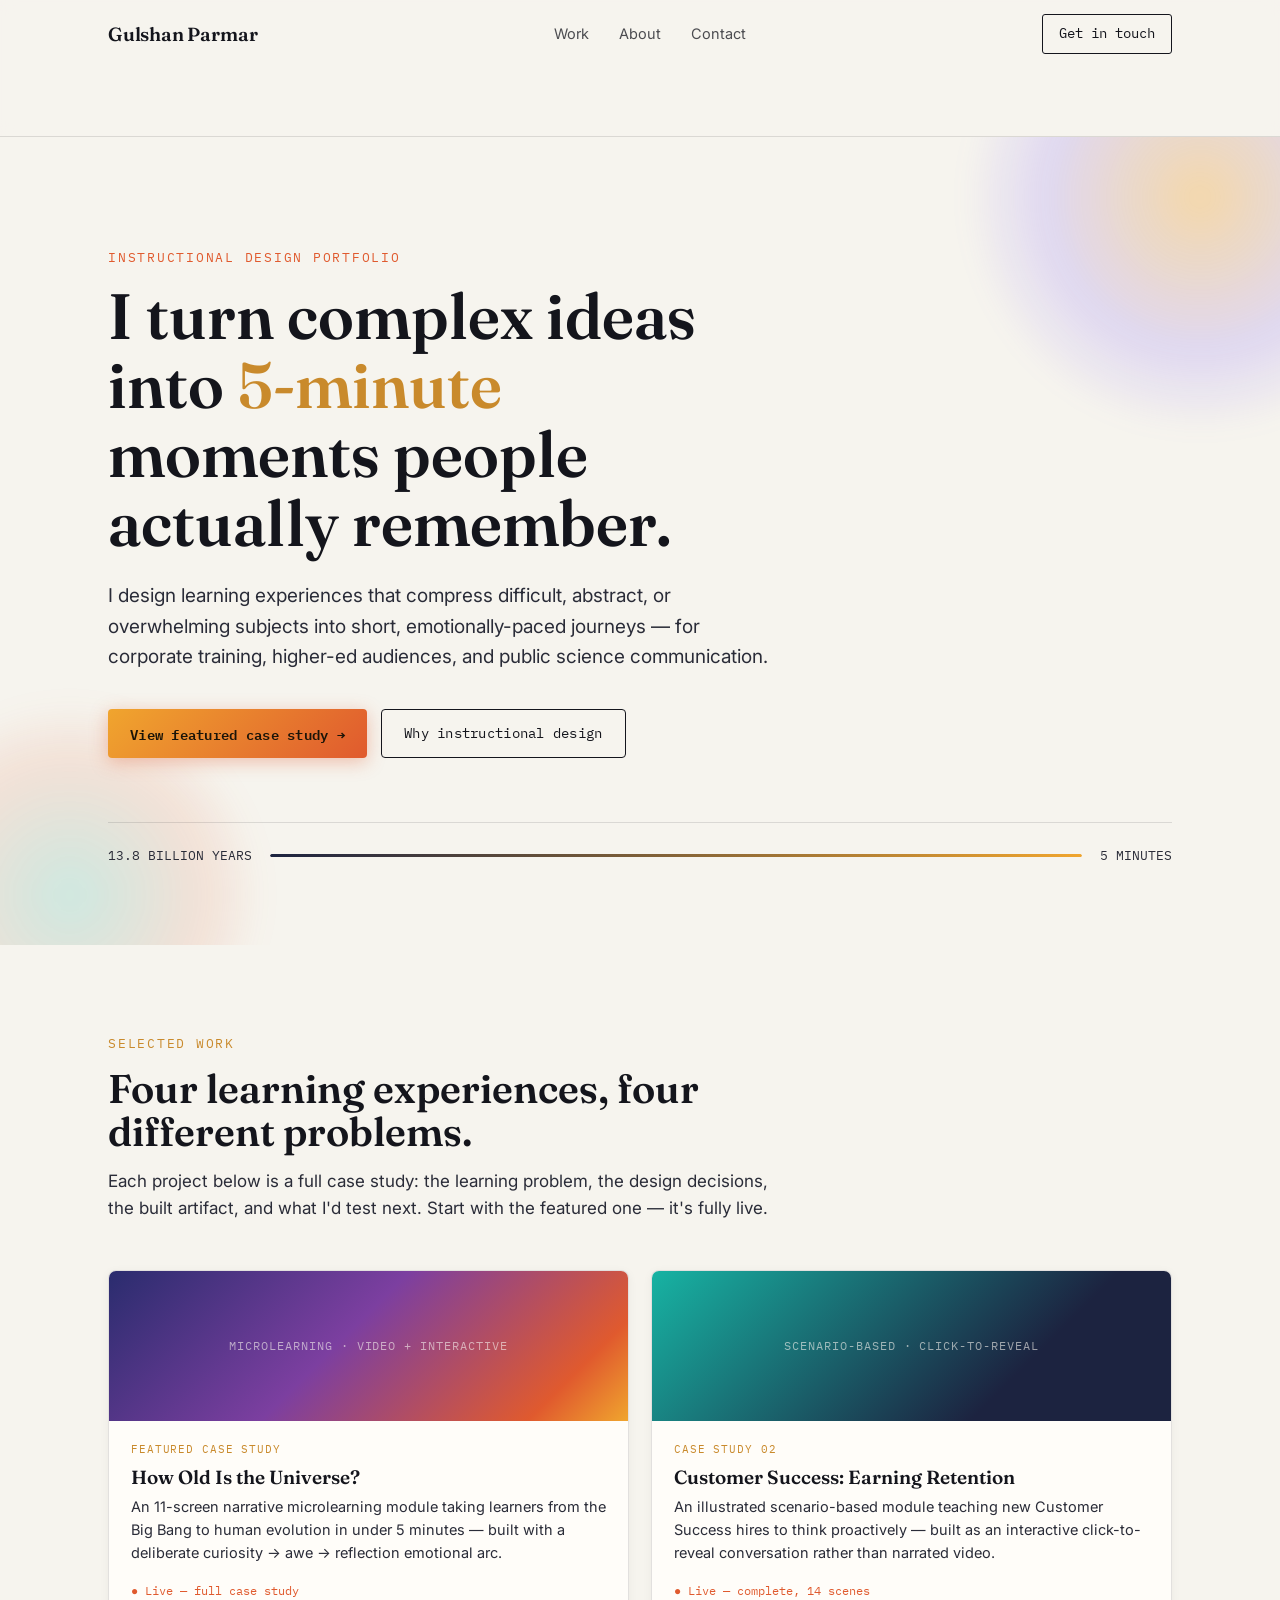
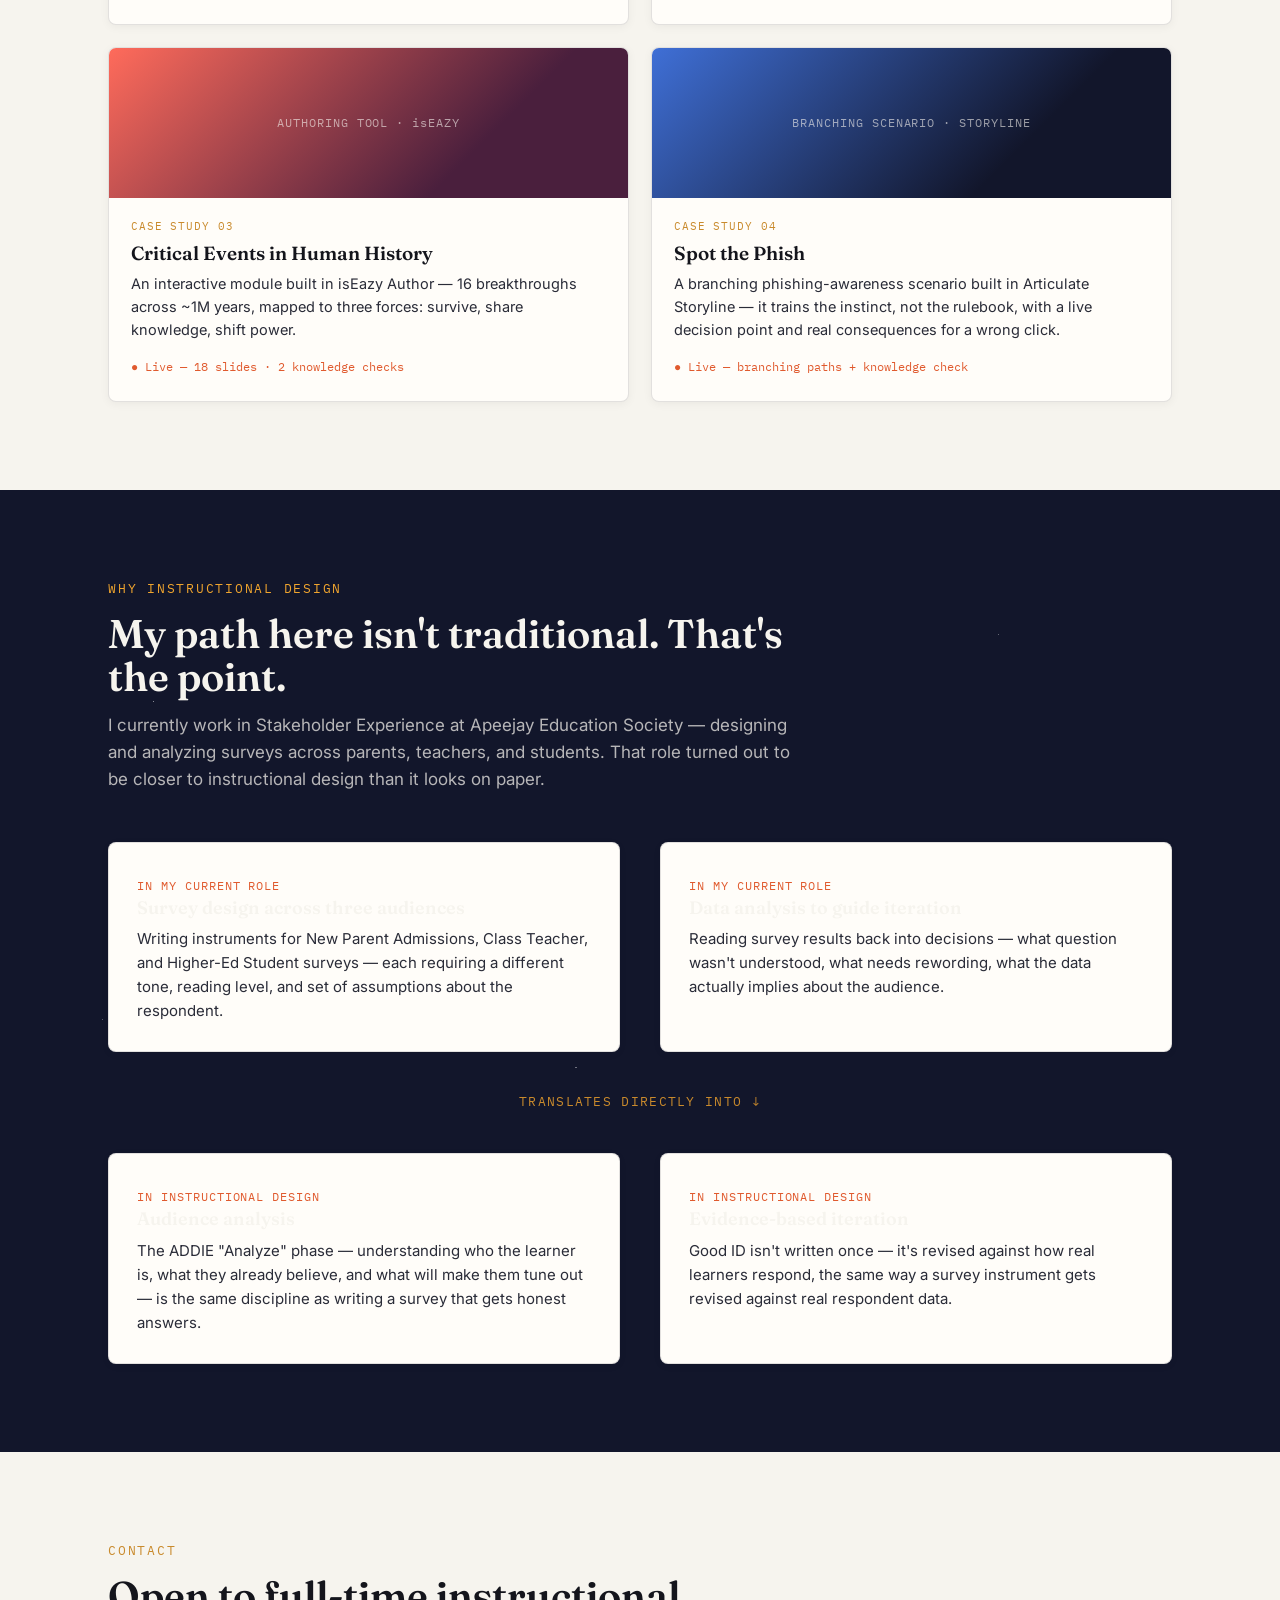
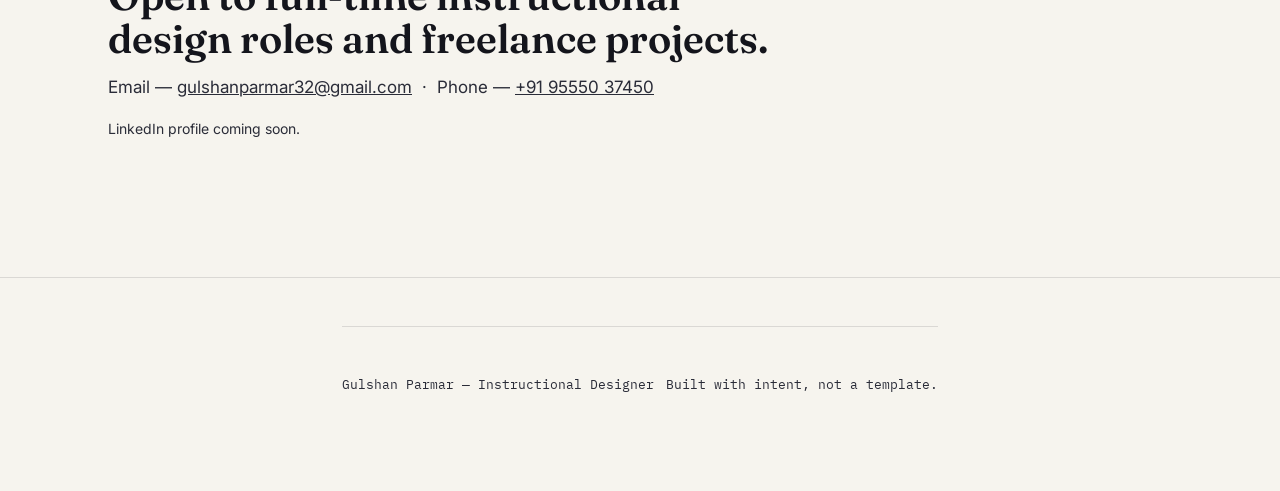
==== commit 6f1bf788: "Phishing files Updated" ====
--- a/index.html
+++ b/index.html
@@ -60,7 +60,7 @@
   <div class="wrap">
     <div class="section-head">
       <span class="eyebrow">Selected Work</span>
-      <h2>Five learning experiences, five different problems.</h2>
+      <h2>Four learning experiences, four different problems.</h2>
       <p>Each project below is a full case study: the learning problem, the design decisions, the built
       artifact, and what I'd test next. Start with the featured one — it's fully live.</p>
     </div>
@@ -95,13 +95,14 @@
           <span class="project-status">● Live — 18 slides · 2 knowledge checks</span>
         </div>
       </a>
-<a class="project-card" href="#" aria-disabled="true" onclick="return false;">
-        <div class="project-thumb"><span>CASE STUDY 04</span></div>
+      <a class="project-card is-live" href="case-study-phishing.html">
+        <div class="project-thumb"><span>BRANCHING SCENARIO · STORYLINE</span></div>
         <div class="project-body">
-          <span class="project-tag">In Progress</span>
-          <h3>Project title coming soon</h3>
-          <p>Case study being written up. Check back shortly, or ask me directly about this project.</p>
-          <span class="project-status">○ In progress</span>
+          <span class="project-tag">Case Study 04</span>
+          <h3>Spot the Phish</h3>
+          <p>A branching phishing-awareness scenario built in Articulate Storyline — it trains the
+          instinct, not the rulebook, with a live decision point and real consequences for a wrong click.</p>
+          <span class="project-status">● Live — branching paths + knowledge check</span>
         </div>
       </a>
     </div>
